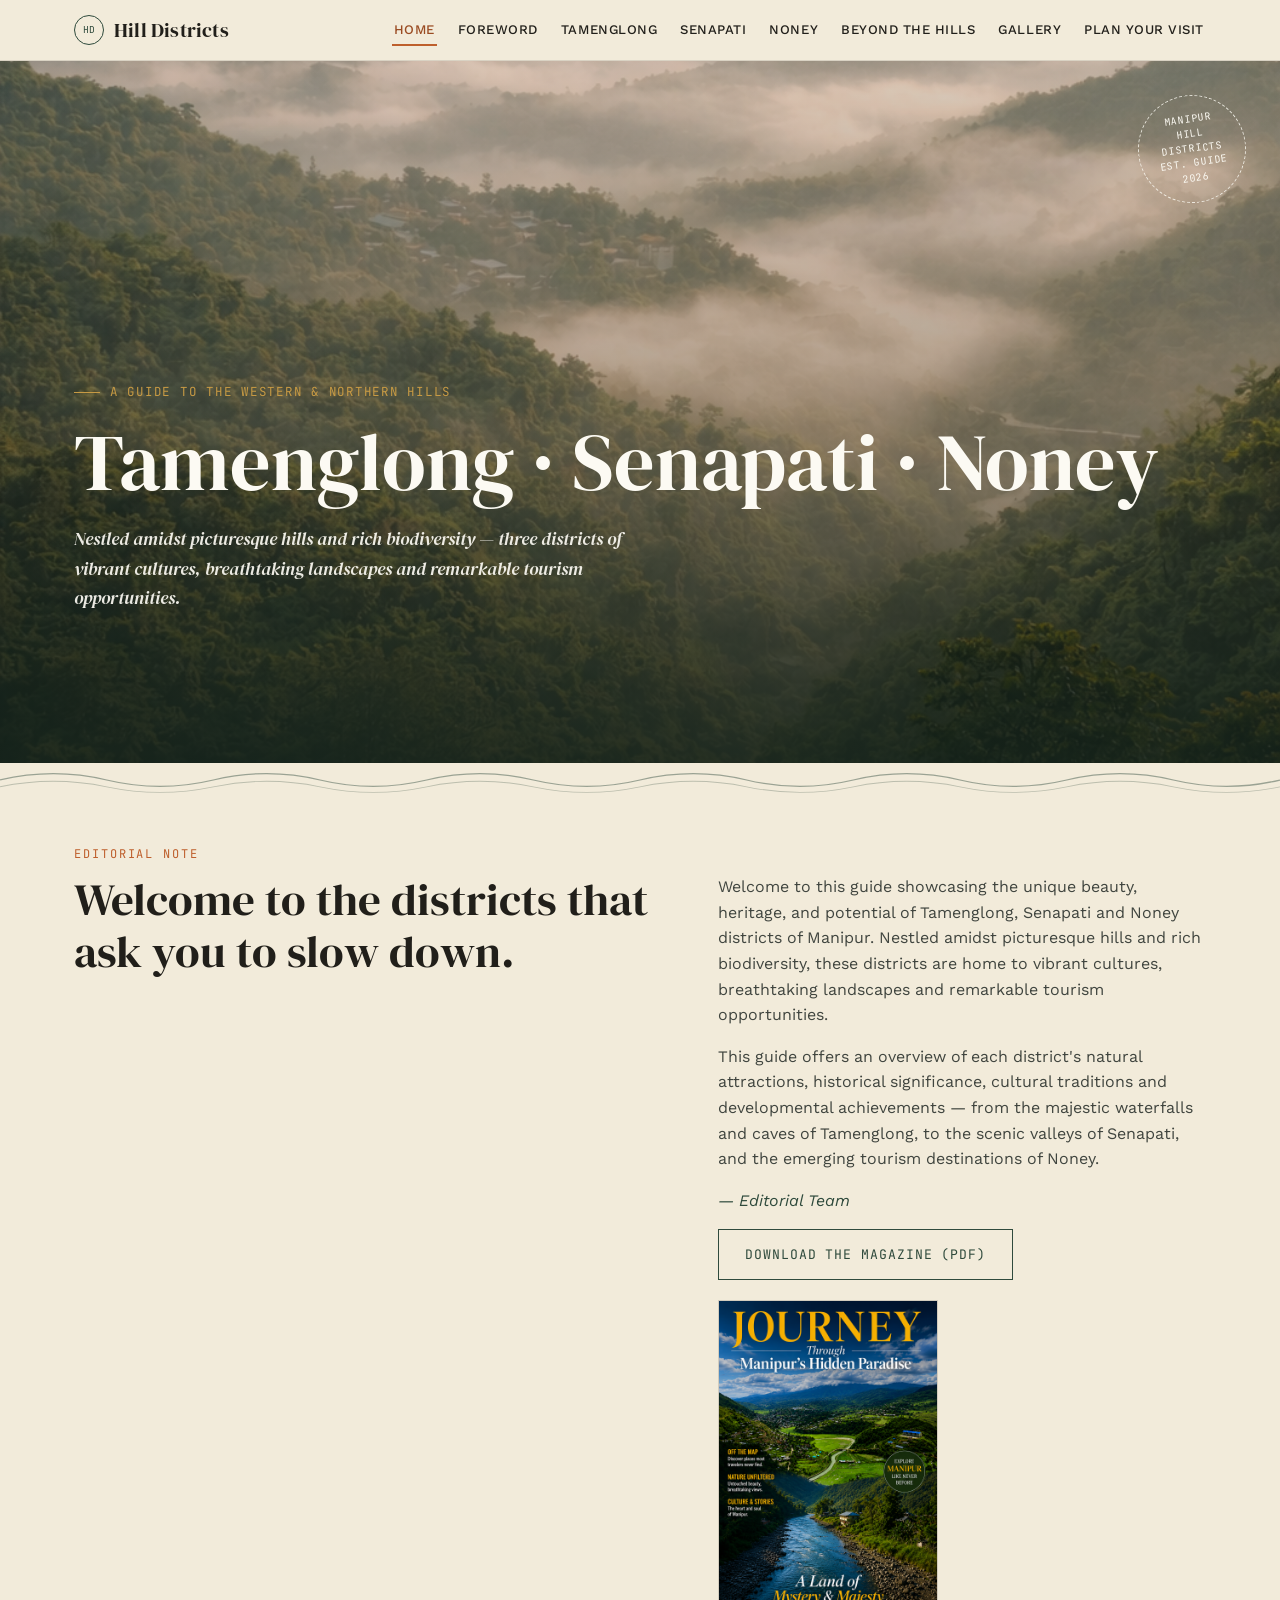
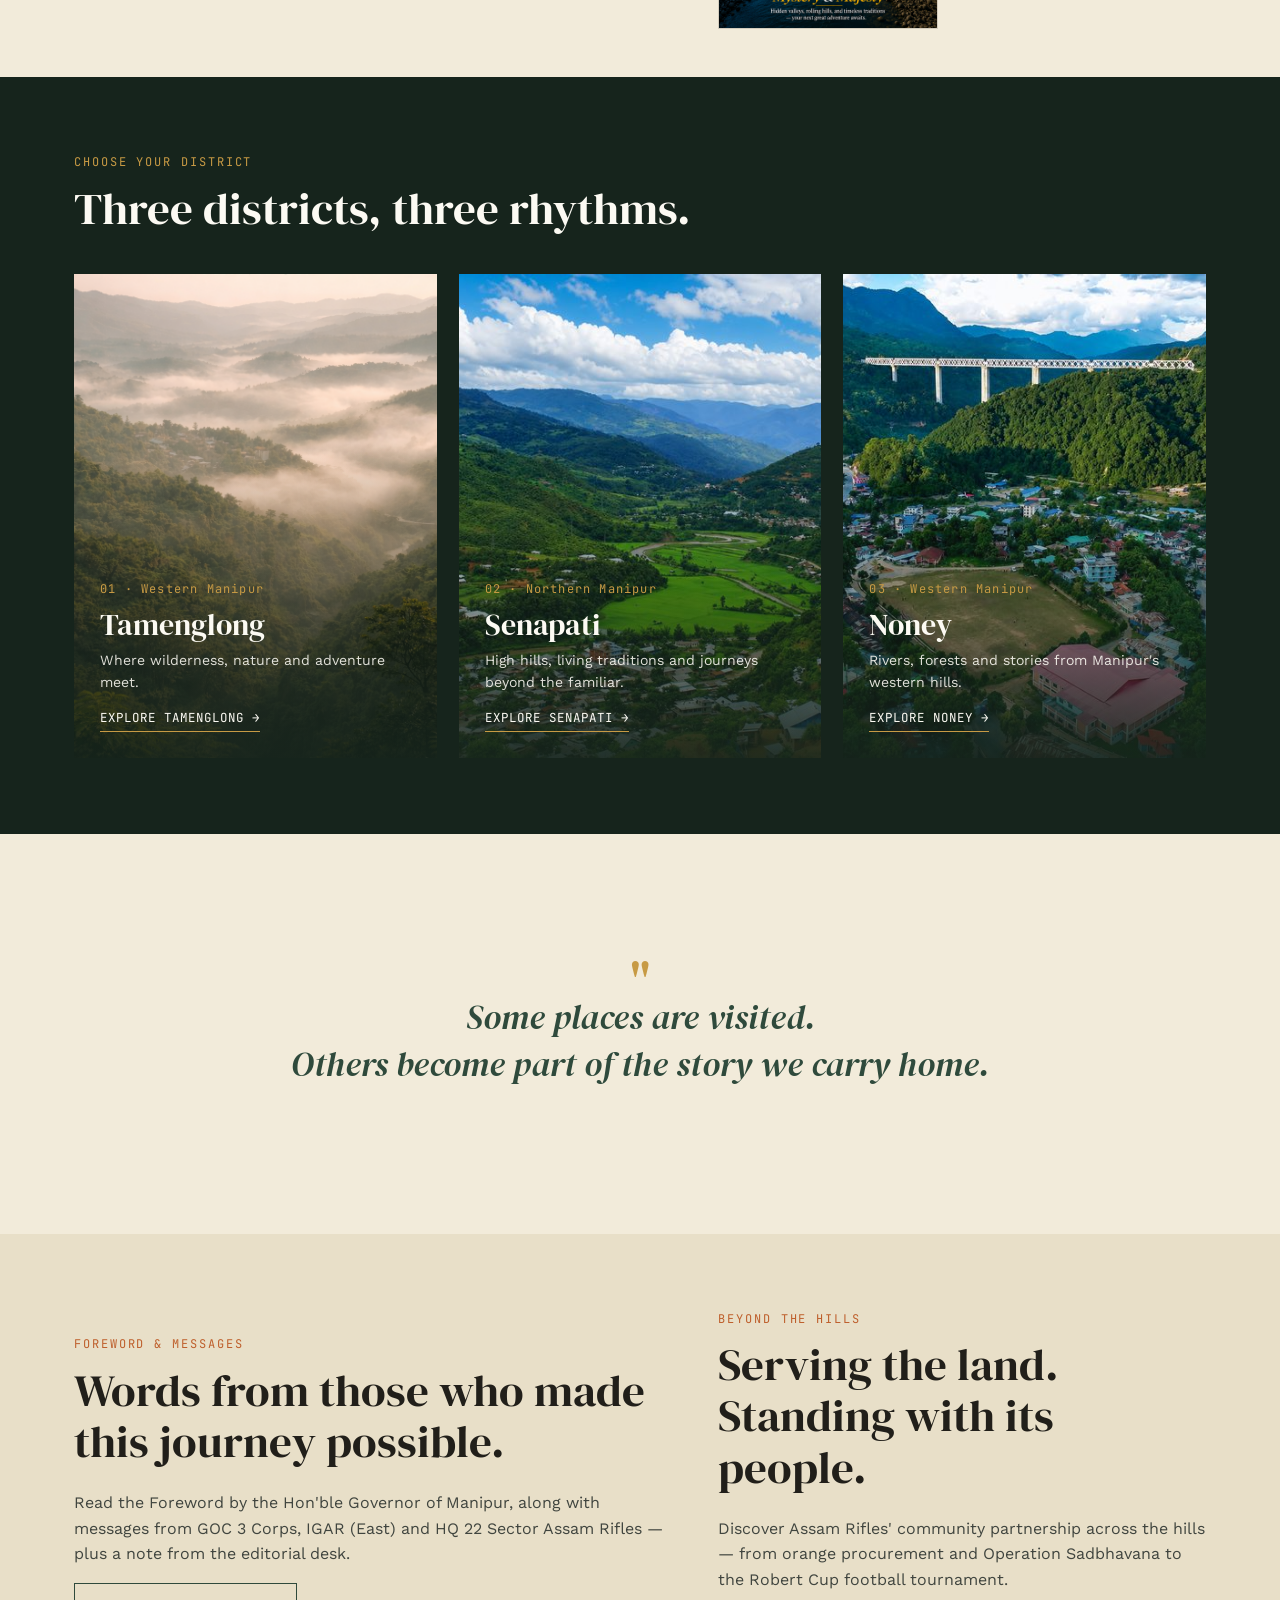
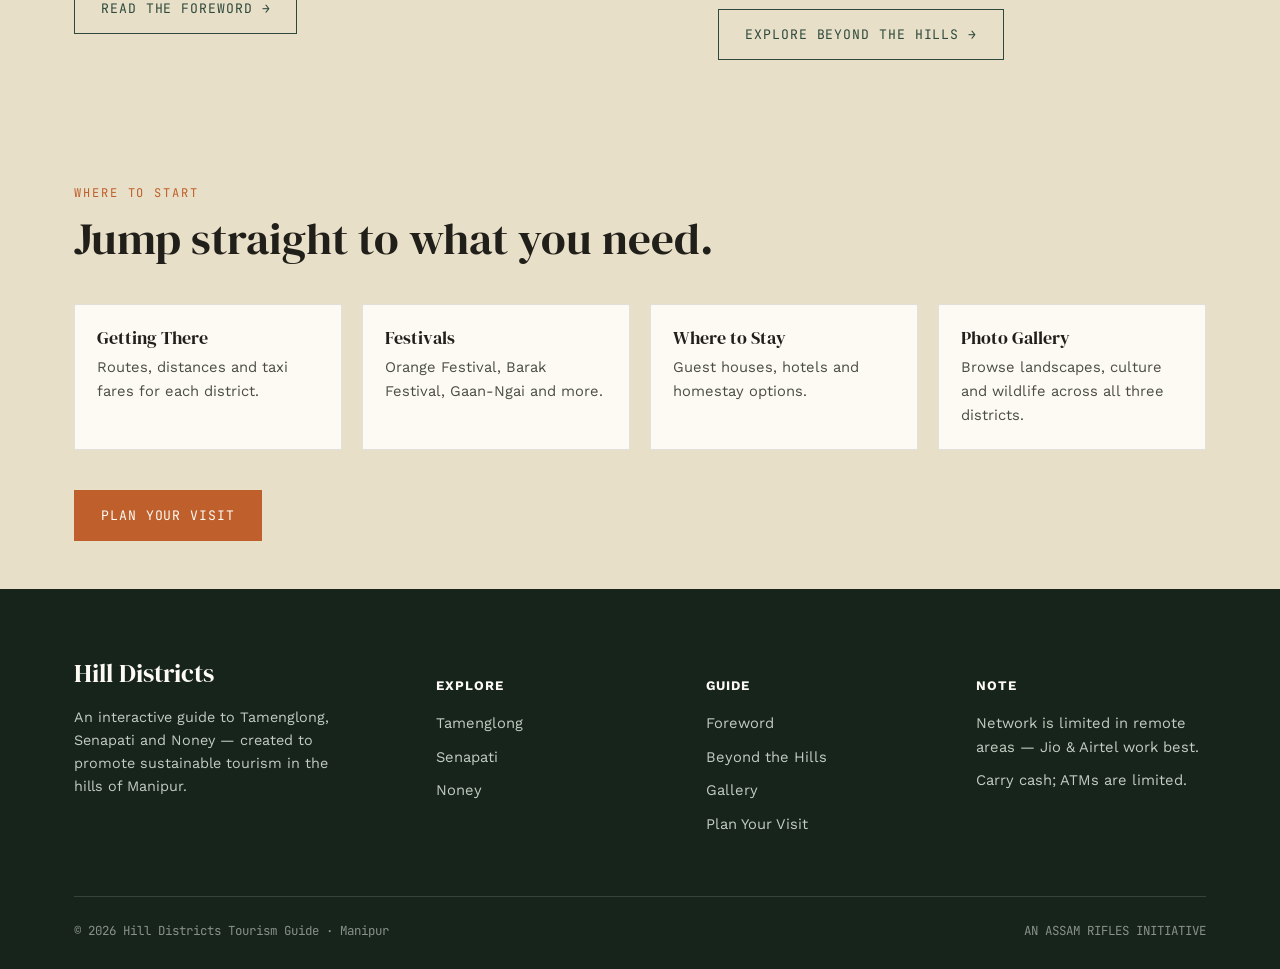
==== index.html @ fce78c97 "First Version of website on Github" ====
<!DOCTYPE html>
<html lang="en">
<head>
<meta charset="UTF-8">
<meta name="viewport" content="width=device-width, initial-scale=1.0">
<title>Tamenglong · Senapati · Noney — Hill Districts of Manipur</title>
<meta name="description" content="An interactive guide to Tamenglong, Senapati and Noney — the western and northern hill districts of Manipur. Waterfalls, valleys, festivals, tribes and travel essentials.">
<link rel="preconnect" href="https://fonts.googleapis.com">
<link rel="stylesheet" href="css/style.css">
</head>
<body>

<header class="topbar">
  <div class="topbar-inner">
    <a href="index.html" class="brand"><span class="mark">HD</span> Hill Districts</a>
    <nav class="nav-links" id="navLinks">
      <a href="index.html" class="active">Home</a>
      <a href="about.html">Foreword</a>
      <a href="tamenglong.html">Tamenglong</a>
      <a href="senapati.html">Senapati</a>
      <a href="noney.html">Noney</a>
      <a href="beyond-the-hills.html">Beyond the Hills</a>
      <a href="gallery.html">Gallery</a>
      <a href="plan-your-visit.html">Plan Your Visit</a>
    </nav>
    <button class="nav-toggle" aria-label="Toggle navigation" aria-expanded="false"><span></span></button>
  </div>
</header>

<section class="hero">
  <div class="hero-media" style="background-image:url('images/tam-hero-banner.png');"></div>
  <div class="stamp">Manipur<br>Hill Districts<br>Est. Guide 2026</div>
  <div class="hero-content">
    <span class="hero-eyebrow">A Guide to the Western &amp; Northern Hills</span>
    <h1>Tamenglong · Senapati · Noney</h1>
    <p class="lede">Nestled amidst picturesque hills and rich biodiversity — three districts of vibrant cultures, breathtaking landscapes and remarkable tourism opportunities.</p>
  </div>
</section>

<svg class="contour" viewBox="0 0 1200 40" preserveAspectRatio="none" aria-hidden="true">
  <path d="M0 20 Q50 5 100 20 T200 20 T300 20 T400 20 T500 20 T600 20 T700 20 T800 20 T900 20 T1000 20 T1100 20 T1200 20" fill="none" stroke="currentColor" stroke-width="1.5" opacity="0.45"/>
  <path d="M0 28 Q50 15 100 28 T200 28 T300 28 T400 28 T500 28 T600 28 T700 28 T800 28 T900 28 T1000 28 T1100 28 T1200 28" fill="none" stroke="currentColor" stroke-width="1" opacity="0.28"/>
</svg>

<section class="section-tight">
  <div class="wrap">
    <span class="kicker">Editorial Note</span>
    <div class="grid-2">
      <div>
        <h2 class="section-title">Welcome to the districts that ask you to slow down.</h2>
      </div>
      <div>
<p class="section-intro">Welcome to this guide showcasing the unique beauty, heritage, and potential of Tamenglong, Senapati and Noney districts of Manipur. Nestled amidst picturesque hills and rich biodiversity, these districts are home to vibrant cultures, breathtaking landscapes and remarkable tourism opportunities.</p>
        <p class="section-intro">This guide offers an overview of each district's natural attractions, historical significance, cultural traditions and developmental achievements — from the majestic waterfalls and caves of Tamenglong, to the scenic valleys of Senapati, and the emerging tourism destinations of Noney.</p>
        

   
         <p class="section-intro" style="font-style:italic; color:var(--moss);">— Editorial Team</p>
        <a href="magazine.pdf" target="_blank" class="btn btn-outline">Download the Magazine (PDF)</a>
          <img src="images/home-hero-cover.png" alt="Journey Through Manipur's Hidden Paradise — original magazine cover" style="margin-top:20px; border:1px solid rgba(33,31,26,.15); max-width:220px;">
        </a>
      </div>
    </div>
  </div>
</section>

<section class="section-alt">
  <div class="wrap">
    <span class="kicker">Choose Your District</span>
    <h2 class="section-title text-white mb-40">Three districts, three rhythms.</h2>
    <div class="district-picker">
      <a href="tamenglong.html" class="district-card" style="background-image:url('images/tam-hero-banner.png');">
        <span class="num">01 · Western Manipur</span>
        <h3>Tamenglong</h3>
        <p>Where wilderness, nature and adventure meet.</p>
        <span class="go">Explore Tamenglong →</span>
      </a>
      <a href="senapati.html" class="district-card" style="background-image:url('images/sen-hero-2.jpg');">
        <span class="num">02 · Northern Manipur</span>
        <h3>Senapati</h3>
        <p>High hills, living traditions and journeys beyond the familiar.</p>
        <span class="go">Explore Senapati →</span>
      </a>
      <a href="noney.html" class="district-card" style="background-image:url('images/non-hero-2.jpg');">
        <span class="num">03 · Western Manipur</span>
        <h3>Noney</h3>
        <p>Rivers, forests and stories from Manipur's western hills.</p>
        <span class="go">Explore Noney →</span>
      </a>
    </div>
  </div>
</section>

<section>
  <div class="wrap">
    <div class="pull-quote">
      <span class="quote-mark">"</span>
      <p>Some places are visited.</p>
      <p>Others become part of the story we carry home.</p>
    </div>
  </div>
</section>

<section class="section-parch2">
  <div class="wrap">
    <div class="grid-2" style="align-items:center;">
      <div>
        <span class="kicker">Foreword &amp; Messages</span>
        <h2 class="section-title">Words from those who made this journey possible.</h2>
        <p class="section-intro">Read the Foreword by the Hon'ble Governor of Manipur, along with messages from GOC 3 Corps, IGAR (East) and HQ 22 Sector Assam Rifles — plus a note from the editorial desk.</p>
        <a href="about.html" class="btn btn-outline">Read the Foreword →</a>
      </div>
      <div>
        <span class="kicker">Beyond the Hills</span>
        <h2 class="section-title">Serving the land. Standing with its people.</h2>
        <p class="section-intro">Discover Assam Rifles' community partnership across the hills — from orange procurement and Operation Sadbhavana to the Robert Cup football tournament.</p>
        <a href="beyond-the-hills.html" class="btn btn-outline">Explore Beyond the Hills →</a>
      </div>
    </div>
  </div>
</section>

<section class="section-parch2 section-tight">
  <div class="wrap">
    <span class="kicker">Where to Start</span>
    <h2 class="section-title mb-40">Jump straight to what you need.</h2>
    <div class="grid-4">
      <div class="info-card">
        <h4>Getting There</h4>
        <p>Routes, distances and taxi fares for each district.</p>
      </div>
      <div class="info-card">
        <h4>Festivals</h4>
        <p>Orange Festival, Barak Festival, Gaan-Ngai and more.</p>
      </div>
      <div class="info-card">
        <h4>Where to Stay</h4>
        <p>Guest houses, hotels and homestay options.</p>
      </div>
      <div class="info-card">
        <h4>Photo Gallery</h4>
        <p>Browse landscapes, culture and wildlife across all three districts.</p>
      </div>
    </div>
    <div class="mt-40">
      <a href="plan-your-visit.html" class="btn btn-solid">Plan Your Visit</a>
    </div>
  </div>
</section>

<footer>
  <div class="wrap">
    <div class="footer-grid">
      <div>
        <div class="footer-brand">Hill Districts</div>
        <p style="font-size:.9rem; max-width:280px;">An interactive guide to Tamenglong, Senapati and Noney — created to promote sustainable tourism in the hills of Manipur.</p>
      </div>
      <div>
        <h5>Explore</h5>
        <ul>
          <li><a href="tamenglong.html">Tamenglong</a></li>
          <li><a href="senapati.html">Senapati</a></li>
          <li><a href="noney.html">Noney</a></li>
        </ul>
      </div>
      <div>
        <h5>Guide</h5>
        <ul>
          <li><a href="about.html">Foreword</a></li>
          <li><a href="beyond-the-hills.html">Beyond the Hills</a></li>
          <li><a href="gallery.html">Gallery</a></li>
          <li><a href="plan-your-visit.html">Plan Your Visit</a></li>
        </ul>
      </div>
      <div>
        <h5>Note</h5>
        <ul>
          <li>Network is limited in remote areas — Jio &amp; Airtel work best.</li>
          <li>Carry cash; ATMs are limited.</li>
        </ul>
      </div>
    </div>
    <div class="footer-bottom">
      <span>© 2026 Hill Districts Tourism Guide · Manipur</span>
      <span>AN ASSAM RIFLES INITIATIVE</span>
    </div>
  </div>
</footer>

<script src="js/main.js"></script>
</body>
</html>
---- css/style.css ----
/* ============================================================
   HILL DISTRICTS — Tamenglong · Senapati · Noney
   Design system
   ============================================================ */

@import url('https://fonts.googleapis.com/css2?family=DM+Serif+Display:ital@0;1&family=Work+Sans:wght@300;400;500;600;700&family=JetBrains+Mono:wght@400;500&display=swap');

:root{
  --moss: #2F4A3C;
  --moss-light: #4A6B57;
  --canopy: #16241C;
  --parchment: #F2EBDA;
  --parchment-dim: #E8DFC8;
  --rust: #BE5F2C;
  --rust-dark: #9A4B22;
  --mist: #C3CDC1;
  --ink: #211F1A;
  --gold: #C79A44;
  --white: #FCFAF3;

  --font-display: 'DM Serif Display', Georgia, serif;
  --font-body: 'Work Sans', -apple-system, sans-serif;
  --font-mono: 'JetBrains Mono', monospace;

  --max-w: 1180px;
  --radius: 2px;
}

*, *::before, *::after{ box-sizing: border-box; }

html{ scroll-behavior: smooth; }

@media (prefers-reduced-motion: reduce){
  html{ scroll-behavior: auto; }
  *{ animation-duration: 0.01ms !important; animation-iteration-count: 1 !important; transition-duration: 0.01ms !important; }
}

body{
  margin:0;
  font-family: var(--font-body);
  background: var(--parchment);
  color: var(--ink);
  line-height: 1.6;
  font-size: 16px;
  -webkit-font-smoothing: antialiased;
}

img{ max-width:100%; display:block; }
a{ color: inherit; text-decoration: none; }
h1,h2,h3,h4{ font-family: var(--font-display); font-weight:400; margin:0 0 .5em; line-height:1.15; }
p{ margin:0 0 1em; }
ul{ margin:0; padding:0; list-style:none; }

.wrap{ max-width: var(--max-w); margin:0 auto; padding: 0 24px; }

:focus-visible{
  outline: 3px solid var(--rust);
  outline-offset: 3px;
}

/* ---------------- Topbar ---------------- */
.topbar{
  position: sticky; top:0; z-index: 100;
  background: var(--parchment);
  border-bottom: 1px solid rgba(33,31,26,.12);
}
.topbar-inner{
  display:flex; align-items:center; justify-content:space-between;
  padding: 14px 24px;
  max-width: var(--max-w); margin:0 auto;
}
.brand{
  display:flex; align-items:center; gap:10px;
  font-family: var(--font-display);
  font-size: 1.25rem;
  letter-spacing: .01em;
}
.brand .mark{
  width: 30px; height:30px; border-radius:50%;
  border: 1.5px solid var(--moss);
  display:flex; align-items:center; justify-content:center;
  font-family: var(--font-mono); font-size:.6rem; color:var(--moss);
}
.nav-links{
  display:flex; gap: 19px;
  font-size: .82rem; font-weight:500;
  text-transform: uppercase; letter-spacing:.04em;
}
.nav-links a{
  padding: 4px 2px; border-bottom: 2px solid transparent;
  transition: border-color .2s ease, color .2s ease;
}
.nav-links a:hover, .nav-links a.active{ border-color: var(--rust); color: var(--rust-dark); }

.nav-toggle{
  display:none;
  background:none; border:1px solid var(--moss); border-radius: var(--radius);
  width:42px; height:38px; cursor:pointer;
  position: relative;
}
.nav-toggle span, .nav-toggle span::before, .nav-toggle span::after{
  content:''; position:absolute; left:10px; right:10px; height:2px; background: var(--moss);
}
.nav-toggle span{ top:50%; transform: translateY(-50%); }
.nav-toggle span::before{ top:-7px; }
.nav-toggle span::after{ top:7px; }

@media (max-width: 1040px){
  .nav-links{
    position:fixed; inset: 62px 0 0 0; background: var(--parchment);
    flex-direction:column; gap:0; padding: 10px 24px 30px;
    transform: translateY(-8px); opacity:0; pointer-events:none;
    transition: opacity .2s ease, transform .2s ease;
    border-top: 1px solid rgba(33,31,26,.12);
  }
  .nav-links.open{ opacity:1; pointer-events:auto; transform: translateY(0); }
  .nav-links a{ padding: 16px 0; border-bottom: 1px solid rgba(33,31,26,.1); width:100%; }
  .nav-toggle{ display:block; }
}

/* ---------------- Hero ---------------- */
.hero{
  position:relative;
  min-height: 78vh;
  display:flex; align-items:flex-end;
  color: var(--white);
  overflow:hidden;
}
.hero-media{
  position:absolute; inset:0;
  background-size: cover; background-position: center;
}
.hero-media::after{
  content:''; position:absolute; inset:0;
  background: linear-gradient(180deg, rgba(22,36,28,.15) 0%, rgba(22,36,28,.35) 55%, rgba(22,36,28,.88) 100%);
}
.hero-content{ position:relative; z-index:2; padding: 60px 24px 56px; max-width: var(--max-w); margin:0 auto; width:100%; }
.hero-eyebrow{
  font-family: var(--font-mono); font-size:.78rem; letter-spacing:.14em; text-transform:uppercase;
  color: var(--gold); margin-bottom: 14px; display:flex; align-items:center; gap:10px;
}
.hero-eyebrow::before{ content:''; width:26px; height:1px; background: var(--gold); display:inline-block; }
.hero h1{ font-size: clamp(2.6rem, 7vw, 5rem); margin-bottom:.2em; }
.hero .lede{ font-size: 1.15rem; max-width: 560px; font-style: italic; opacity:.92; font-family: var(--font-display); }

.hero.small{ min-height: 48vh; }

/* ---------------- Stamp badge (signature element) ---------------- */
.stamp{
  position:absolute; top: 34px; right: 34px; z-index:3;
  width: 108px; height:108px; border-radius:50%;
  border: 1.5px dashed rgba(252,250,243,.8);
  display:flex; align-items:center; justify-content:center;
  text-align:center; transform: rotate(-8deg);
  font-family: var(--font-mono); font-size:.62rem; letter-spacing:.08em;
  color: var(--white); text-transform:uppercase; line-height:1.5;
  padding: 8px;
}
@media (max-width:640px){ .stamp{ width:82px; height:82px; font-size:.52rem; top:20px; right:20px; } }

/* ---------------- Contour divider (signature motif) ---------------- */
.contour{
  width:100%; height:34px; display:block;
  color: var(--moss);
}
.contour.flip{ transform: scaleY(-1); }
.section-alt .contour{ color: var(--canopy); }

/* ---------------- Section base ---------------- */
section{ padding: 76px 0; }
.section-tight{ padding: 48px 0; }
.section-alt{ background: var(--canopy); color: var(--parchment); }
.section-alt h2, .section-alt h3{ color: var(--white); }
.section-parch2{ background: var(--parchment-dim); }

.kicker{
  font-family: var(--font-mono); font-size:.75rem; letter-spacing:.16em; text-transform:uppercase;
  color: var(--rust); margin-bottom: 10px; display:block;
}
.section-alt .kicker{ color: var(--gold); }

h2.section-title{ font-size: clamp(1.9rem, 4vw, 2.8rem); max-width: 720px; }
.section-intro{ max-width: 640px; color: #40453f; }
.section-alt .section-intro{ color: var(--mist); }

/* ---------------- Anchor sub-nav (per district page) ---------------- */
.subnav{
  position: sticky; top: 61px; z-index: 90;
  background: var(--moss); color: var(--white);
  overflow-x:auto; white-space:nowrap;
  -ms-overflow-style:none; scrollbar-width:none;
}
.subnav::-webkit-scrollbar{ display:none; }
.subnav-inner{ display:flex; gap: 4px; padding: 0 24px; max-width: var(--max-w); margin:0 auto; }
.subnav a{
  display:inline-block; padding: 13px 16px; font-size:.82rem;
  text-transform:uppercase; letter-spacing:.07em; font-weight:500;
  border-bottom: 2px solid transparent;
  opacity:.82;
}
.subnav a:hover{ opacity:1; border-color: var(--gold); }

/* ---------------- At-a-glance tag block ---------------- */
.tag-block{
  background: var(--white);
  border: 1px solid rgba(33,31,26,.14);
  padding: 28px 26px;
  position:relative;
}
.tag-block::before{
  content:''; position:absolute; left:-1px; top:22px; bottom:22px; width:4px; background: var(--rust);
}
.tag-block h3{ font-size:1.05rem; text-transform:uppercase; letter-spacing:.08em; font-family:var(--font-body); font-weight:700; margin-bottom:18px; }
.tag-rows{ display:grid; gap:10px; }
.tag-row{ display:flex; justify-content:space-between; gap:16px; font-size:.92rem; border-bottom:1px dotted rgba(33,31,26,.18); padding-bottom:8px; }
.tag-row dt{ color:#6b6a60; }
.tag-row dd{ margin:0; font-family: var(--font-mono); font-size:.85rem; text-align:right; }

/* ---------------- Grid layouts ---------------- */
.grid-2{ display:grid; grid-template-columns: 1.1fr .9fr; gap: 48px; align-items:start; }
.grid-3{ display:grid; grid-template-columns: repeat(3,1fr); gap: 28px; }
.grid-4{ display:grid; grid-template-columns: repeat(4,1fr); gap: 20px; }
@media (max-width: 900px){
  .grid-2{ grid-template-columns: 1fr; gap: 30px; }
  .grid-3{ grid-template-columns: repeat(2,1fr); }
  .grid-4{ grid-template-columns: repeat(2,1fr); }
}
@media (max-width: 560px){
  .grid-3{ grid-template-columns: 1fr; }
  .grid-4{ grid-template-columns: 1fr 1fr; }
}

/* ---------------- Spot card (attraction) ---------------- */
.spot-card{ background: var(--white); border:1px solid rgba(33,31,26,.12); overflow:hidden; }
.spot-card img{ width:100%; aspect-ratio: 4/3; object-fit:cover; }
.spot-card .spot-body{ padding: 18px 20px 22px; }
.spot-card h4{ font-size:1.25rem; margin-bottom:6px; }
.spot-tags{ font-size:.78rem; color: var(--rust-dark); font-family: var(--font-mono); margin-bottom:10px; line-height:1.5; }
.spot-meta{ font-size:.82rem; color:#5c6058; display:flex; gap:8px; align-items:baseline; border-top:1px dotted rgba(33,31,26,.16); padding-top:10px; margin-top:10px; }
.spot-meta .dist{ font-weight:600; color: var(--moss); }

/* ---------------- Editorial image + text ---------------- */
.feature{ display:grid; grid-template-columns: 1fr 1fr; gap:50px; align-items:center; margin-bottom: 64px; }
.feature.reverse .feature-media{ order:2; }
.feature-media img{ width:100%; aspect-ratio: 4/3.1; object-fit:cover; }
.feature h3{ font-size: clamp(1.5rem,3vw,2.1rem); }
@media (max-width:860px){
  .feature, .feature.reverse .feature-media{ order:0; }
  .feature{ grid-template-columns:1fr; gap:22px; }
}

/* ---------------- Pull quote ---------------- */
.pull-quote{
  max-width: 760px; margin: 0 auto; text-align:center;
  padding: 70px 24px;
}
.pull-quote p{
  font-family: var(--font-display); font-style:italic;
  font-size: clamp(1.4rem, 3.2vw, 2.1rem); line-height:1.4; color: var(--moss);
  margin:0;
}
.pull-quote .quote-mark{ font-family: var(--font-display); font-size:3rem; color: var(--gold); line-height:0; display:block; margin-bottom:14px; }

/* ---------------- List / itinerary ---------------- */
.itinerary{ counter-reset: step; display:grid; gap:0; }
.itinerary li{
  counter-increment: step;
  display:grid; grid-template-columns: 52px 1fr; gap:18px;
  padding: 16px 0; border-bottom:1px solid rgba(252,250,243,.15);
  font-size:.95rem;
}
.itinerary li::before{
  content: counter(step, decimal-leading-zero);
  font-family: var(--font-mono); color: var(--gold); font-size:.95rem; align-self:start; padding-top:2px;
}
.section-alt .itinerary li{ border-color: rgba(252,250,243,.15); }
:not(.section-alt) .itinerary li{ border-color: rgba(33,31,26,.14); }

/* ---------------- Checklist ---------------- */
.checklist{ display:grid; gap:10px; }
.checklist li{ padding-left: 26px; position:relative; font-size:.95rem; }
.checklist li::before{ content:'—'; position:absolute; left:0; color: var(--rust); }
.section-alt .checklist li::before{ color: var(--gold); }

/* ---------------- Info card grid (churches, stay, etc.) ---------------- */
.info-card{ background:var(--white); border:1px solid rgba(33,31,26,.12); padding:22px; }
.info-card h4{ font-size:1.15rem; margin-bottom:8px; }
.info-card p{ font-size:.92rem; color:#4a4d45; margin-bottom:0; }

/* ---------------- Gallery grid ---------------- */
.gallery-grid{ column-count:4; column-gap: 14px; }
.gallery-grid img{ width:100%; margin-bottom:14px; border:1px solid rgba(33,31,26,.1); }
.gallery-grid figure{ margin:0 0 14px; break-inside:avoid; }
.gallery-grid figcaption{ font-size:.72rem; font-family:var(--font-mono); color:#5c6058; padding-top:6px; }
@media (max-width:900px){ .gallery-grid{ column-count:3; } }
@media (max-width:640px){ .gallery-grid{ column-count:2; } }

.filter-bar{ display:flex; flex-wrap:wrap; gap:10px; margin-bottom: 34px; }
.filter-btn{
  font-family: var(--font-mono); font-size:.78rem; text-transform:uppercase; letter-spacing:.06em;
  padding: 9px 16px; border:1px solid var(--moss); background:transparent; color: var(--moss);
  cursor:pointer; border-radius: 999px;
}
.filter-btn.active, .filter-btn:hover{ background: var(--moss); color: var(--white); }

/* ---------------- District picker (home) ---------------- */
.district-picker{ display:grid; grid-template-columns: repeat(3,1fr); gap:22px; }
.district-card{
  position:relative; aspect-ratio: 3/4; overflow:hidden;
  background-size:cover; background-position:center;
  display:flex; flex-direction:column; justify-content:flex-end;
  padding: 26px; color: var(--white);
}
.district-card::after{
  content:''; position:absolute; inset:0;
  background: linear-gradient(180deg, rgba(22,36,28,0) 35%, rgba(22,36,28,.92) 100%);
  z-index:0;
}
.district-card > *{ position:relative; z-index:1; }
.district-card .num{ font-family: var(--font-mono); font-size:.75rem; color: var(--gold); letter-spacing:.1em; margin-bottom:8px; }
.district-card h3{ font-size:1.9rem; margin-bottom:6px; }
.district-card p{ font-size:.88rem; opacity:.88; margin-bottom:14px; }
.district-card .go{ font-family:var(--font-mono); font-size:.78rem; text-transform:uppercase; letter-spacing:.08em; border-bottom:1px solid var(--gold); padding-bottom:3px; display:inline-block; width:fit-content; }
@media (max-width:860px){ .district-picker{ grid-template-columns:1fr; } .district-card{ aspect-ratio: 16/10; } }

/* ---------------- Buttons ---------------- */
.btn{
  display:inline-flex; align-items:center; gap:10px;
  font-family: var(--font-mono); font-size:.82rem; text-transform:uppercase; letter-spacing:.07em;
  padding: 14px 26px; border: 1.5px solid currentColor;
  transition: background .2s ease, color .2s ease;
}
.btn-solid{ background: var(--rust); border-color: var(--rust); color: var(--white); }
.btn-solid:hover{ background: var(--rust-dark); border-color: var(--rust-dark); }
.btn-outline{ color: var(--moss); }
.btn-outline:hover{ background: var(--moss); color: var(--white); }
.section-alt .btn-outline{ color: var(--white); }
.section-alt .btn-outline:hover{ background: var(--white); color: var(--canopy); }

/* ---------------- Stat strip ---------------- */
.stat-strip{ display:grid; grid-template-columns: repeat(4,1fr); border-top:1px solid rgba(252,250,243,.18); border-bottom:1px solid rgba(252,250,243,.18); }
.stat-strip div{ padding: 26px 20px; border-right:1px solid rgba(252,250,243,.18); }
.stat-strip div:last-child{ border-right:none; }
.stat-strip .n{ font-family: var(--font-display); font-size:2rem; color: var(--gold); display:block; }
.stat-strip .l{ font-size:.78rem; text-transform:uppercase; letter-spacing:.06em; color: var(--mist); }
@media (max-width:700px){ .stat-strip{ grid-template-columns: repeat(2,1fr); } .stat-strip div{ border-bottom:1px solid rgba(252,250,243,.18); } }

/* ---------------- Footer ---------------- */
footer{ background: var(--canopy); color: var(--mist); padding: 64px 0 28px; }
.footer-grid{ display:grid; grid-template-columns: 1.4fr 1fr 1fr 1fr; gap: 40px; margin-bottom: 50px; }
.footer-grid h5{ color: var(--white); font-family: var(--font-body); font-size:.82rem; text-transform:uppercase; letter-spacing:.08em; margin-bottom:16px; }
.footer-grid ul li{ margin-bottom:10px; font-size:.92rem; }
.footer-grid ul li a:hover{ color: var(--gold); }
.footer-brand{ font-family: var(--font-display); font-size:1.6rem; color: var(--white); margin-bottom:12px; }
.footer-bottom{ display:flex; justify-content:space-between; flex-wrap:wrap; gap:12px; font-size:.78rem; padding-top:24px; border-top:1px solid rgba(252,250,243,.14); font-family: var(--font-mono); color:#8a9186; }
@media (max-width:760px){ .footer-grid{ grid-template-columns: 1fr 1fr; } }

/* ---------------- Utility ---------------- */
.center{ text-align:center; }
.mt-40{ margin-top:40px; }
.mb-40{ margin-bottom:40px; }
.text-white{ color:var(--white); }
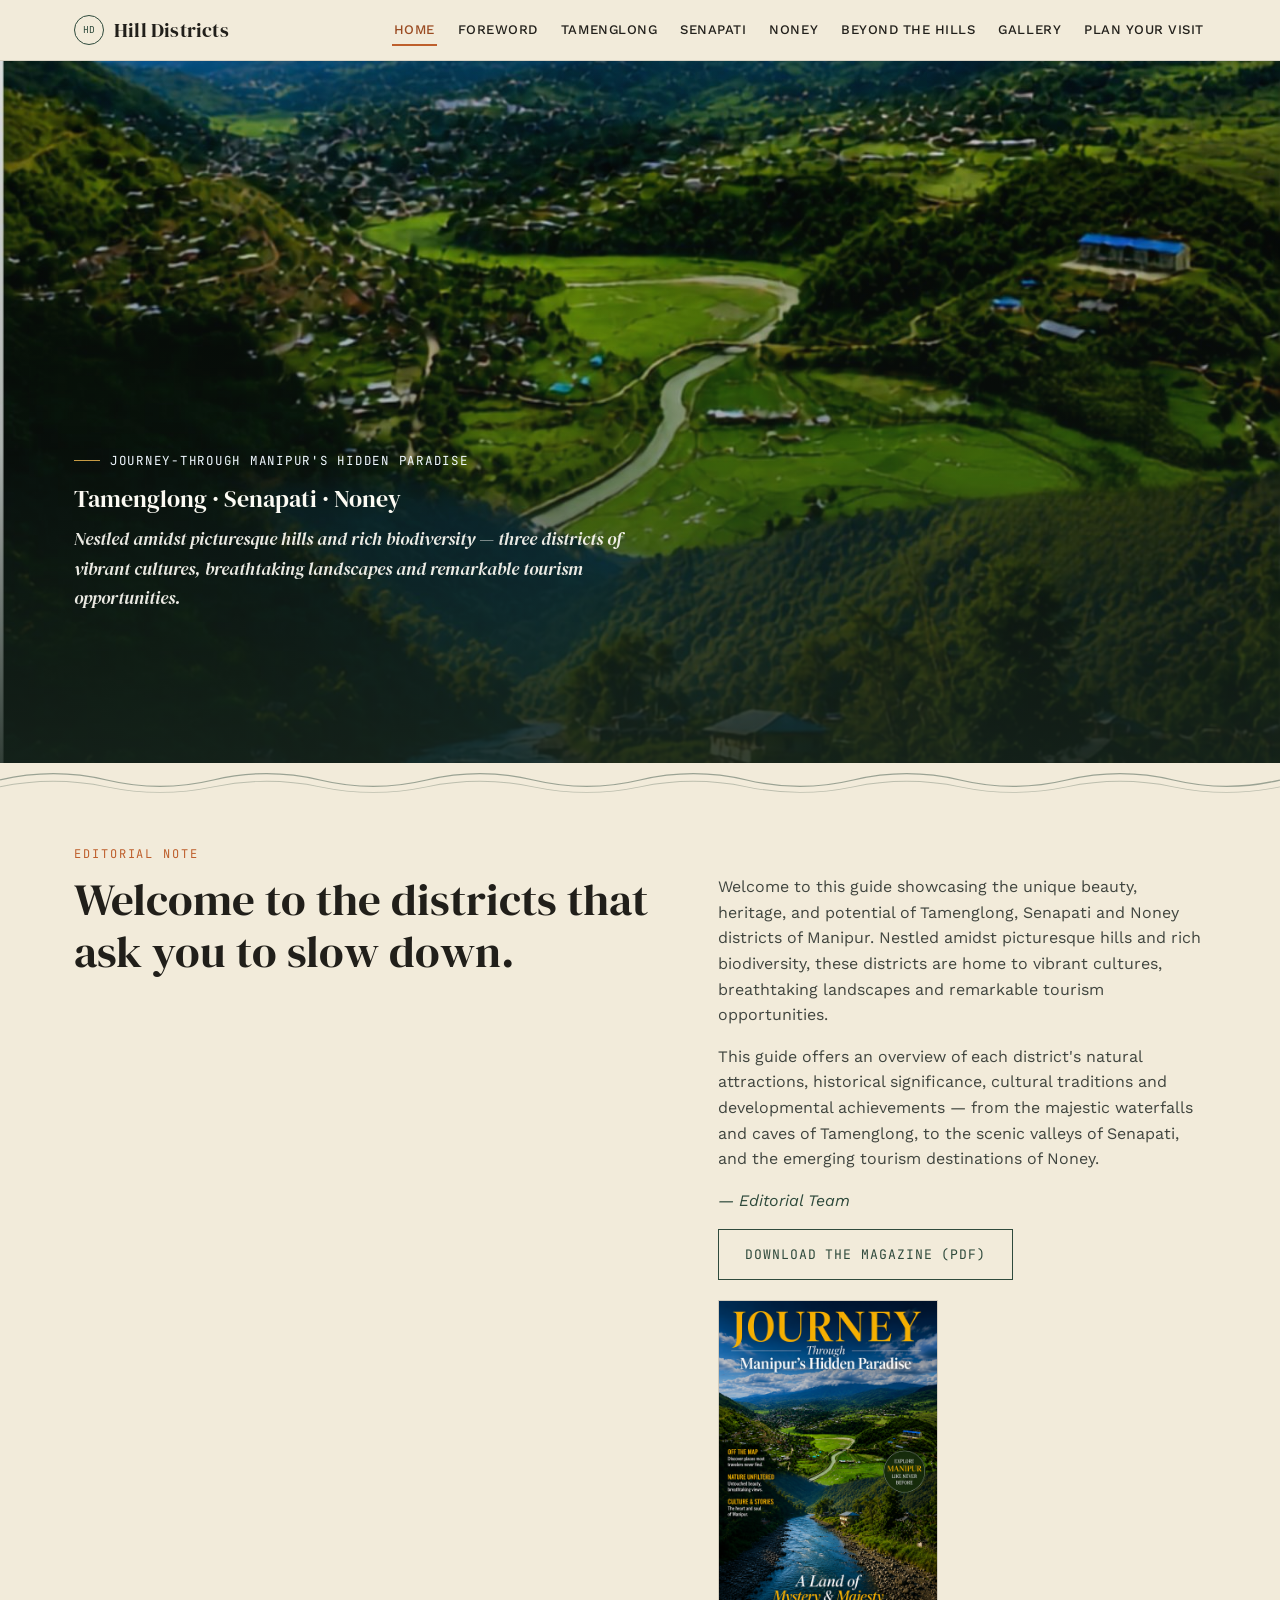
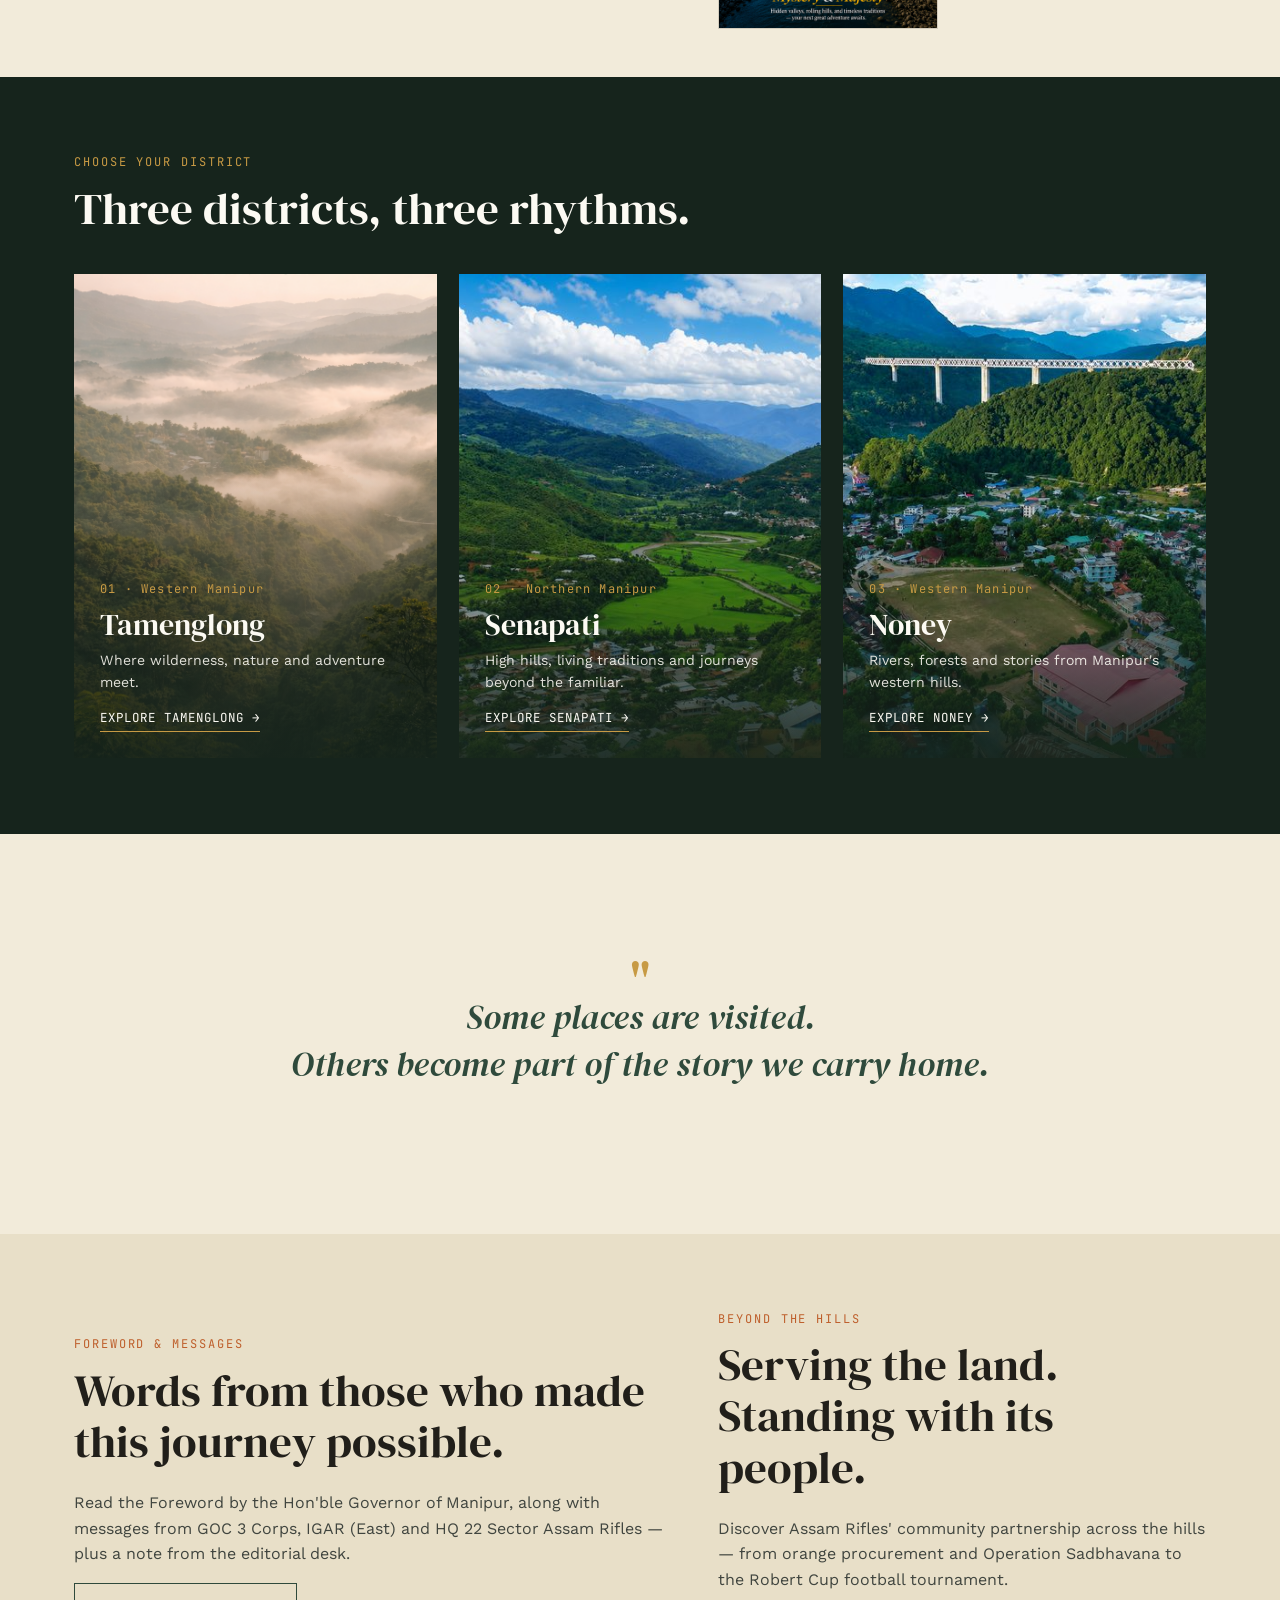
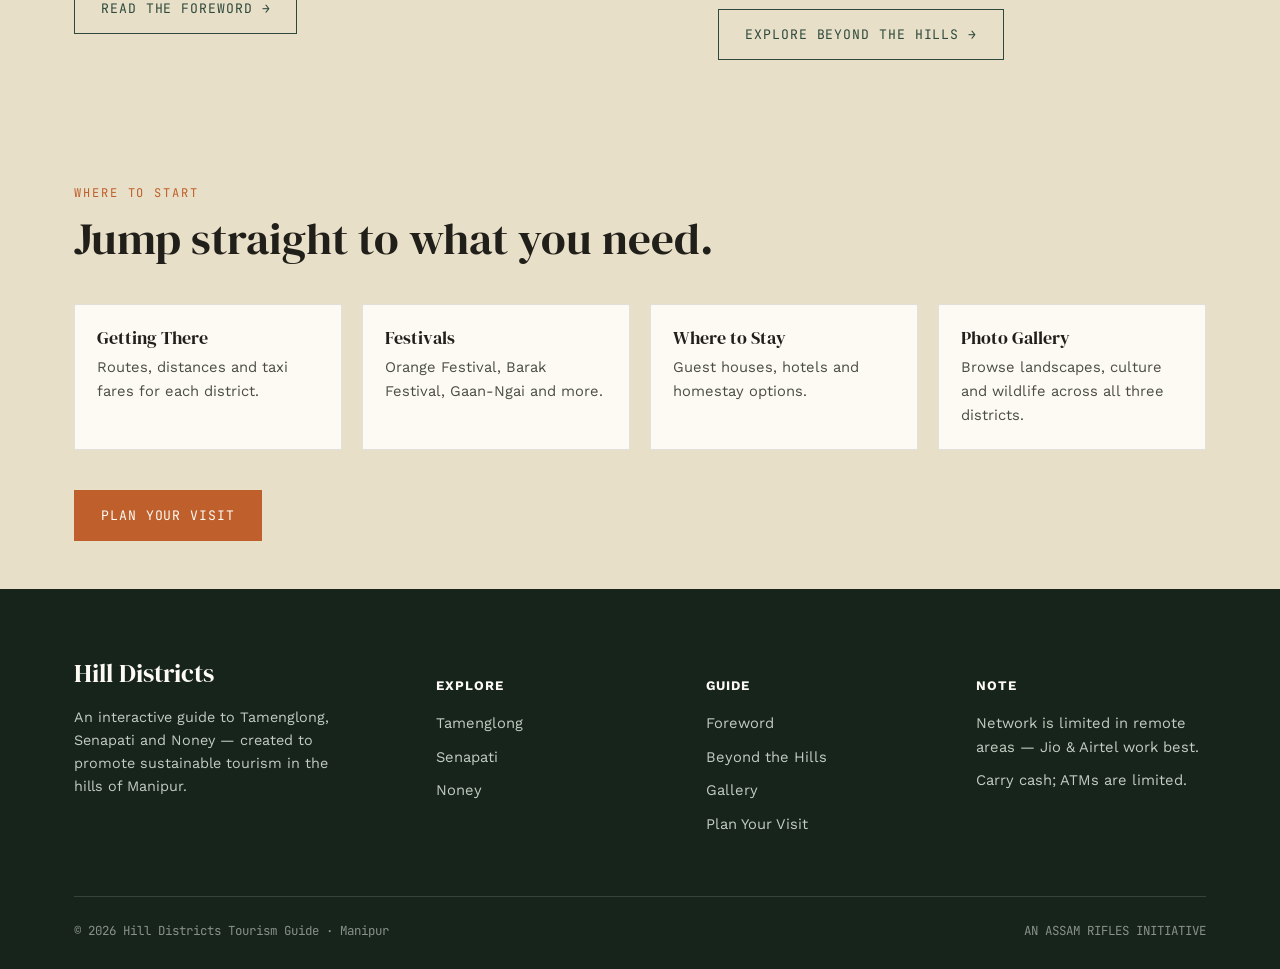
==== commit 1c230eea: "Change in banners" ====
--- a/index.html
+++ b/index.html
@@ -28,11 +28,12 @@
 </header>
 
 <section class="hero">
-  <div class="hero-media" style="background-image:url('images/tam-hero-banner.png');"></div>
-  <div class="stamp">Manipur<br>Hill Districts<br>Est. Guide 2026</div>
+  <div class="hero-media" style="background-image:url('images/main-hero.jpg');"></div>
+
   <div class="hero-content">
-    <span class="hero-eyebrow">A Guide to the Western &amp; Northern Hills</span>
-    <h1>Tamenglong · Senapati · Noney</h1>
+    <span class="hero-eyebrow" style="color: aliceblue;">JOURNEY-Through Manipur's Hidden Paradise</span>
+    <h2 class="h2">Tamenglong · Senapati · Noney</h2>
+
     <p class="lede">Nestled amidst picturesque hills and rich biodiversity — three districts of vibrant cultures, breathtaking landscapes and remarkable tourism opportunities.</p>
   </div>
 </section>
@@ -56,7 +57,7 @@
 
    
          <p class="section-intro" style="font-style:italic; color:var(--moss);">— Editorial Team</p>
-        <a href="magazine.pdf" target="_blank" class="btn btn-outline">Download the Magazine (PDF)</a>
+        <a href="https://drive.google.com/file/d/1LbftGpK6m1PqzwpmZ2q13ZncwsDZtK9W/view?usp=sharing" target="_blank" class="btn btn-outline">Download the Magazine (PDF)</a>
           <img src="images/home-hero-cover.png" alt="Journey Through Manipur's Hidden Paradise — original magazine cover" style="margin-top:20px; border:1px solid rgba(33,31,26,.15); max-width:220px;">
         </a>
       </div>
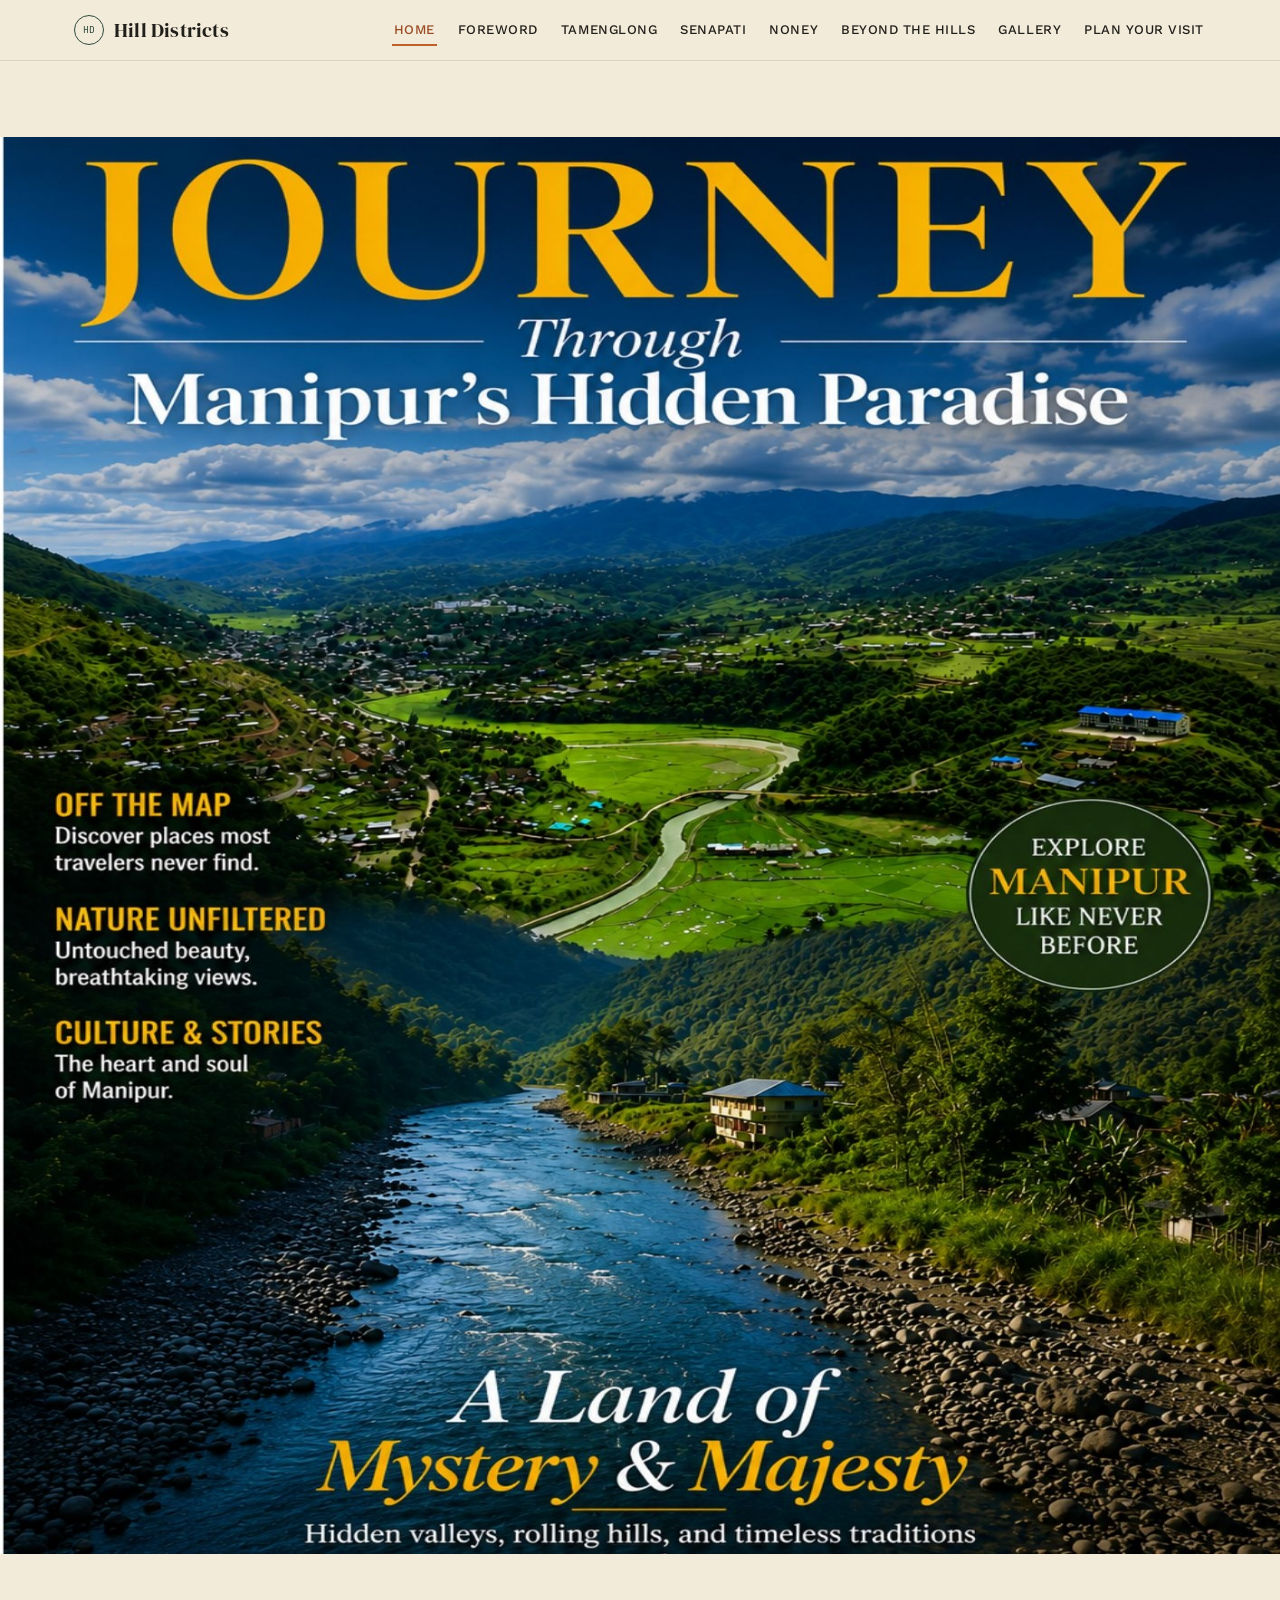
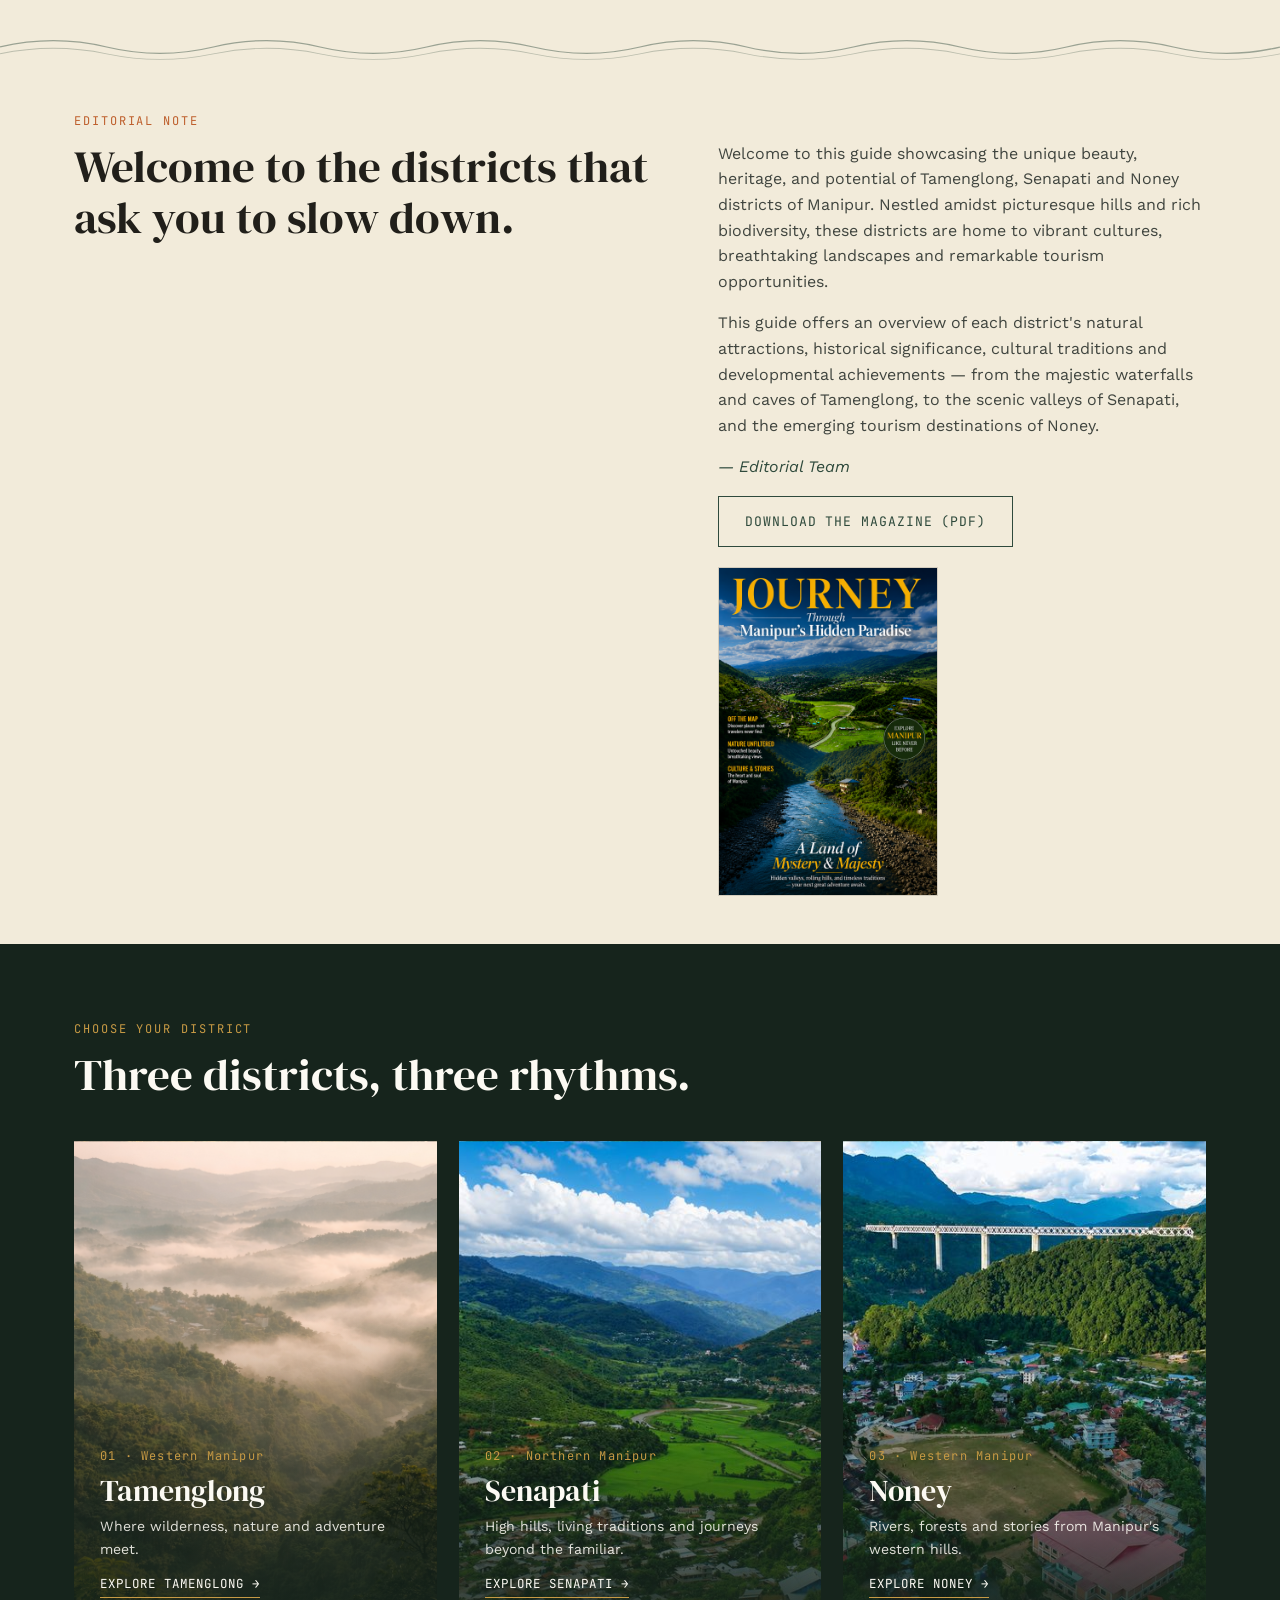
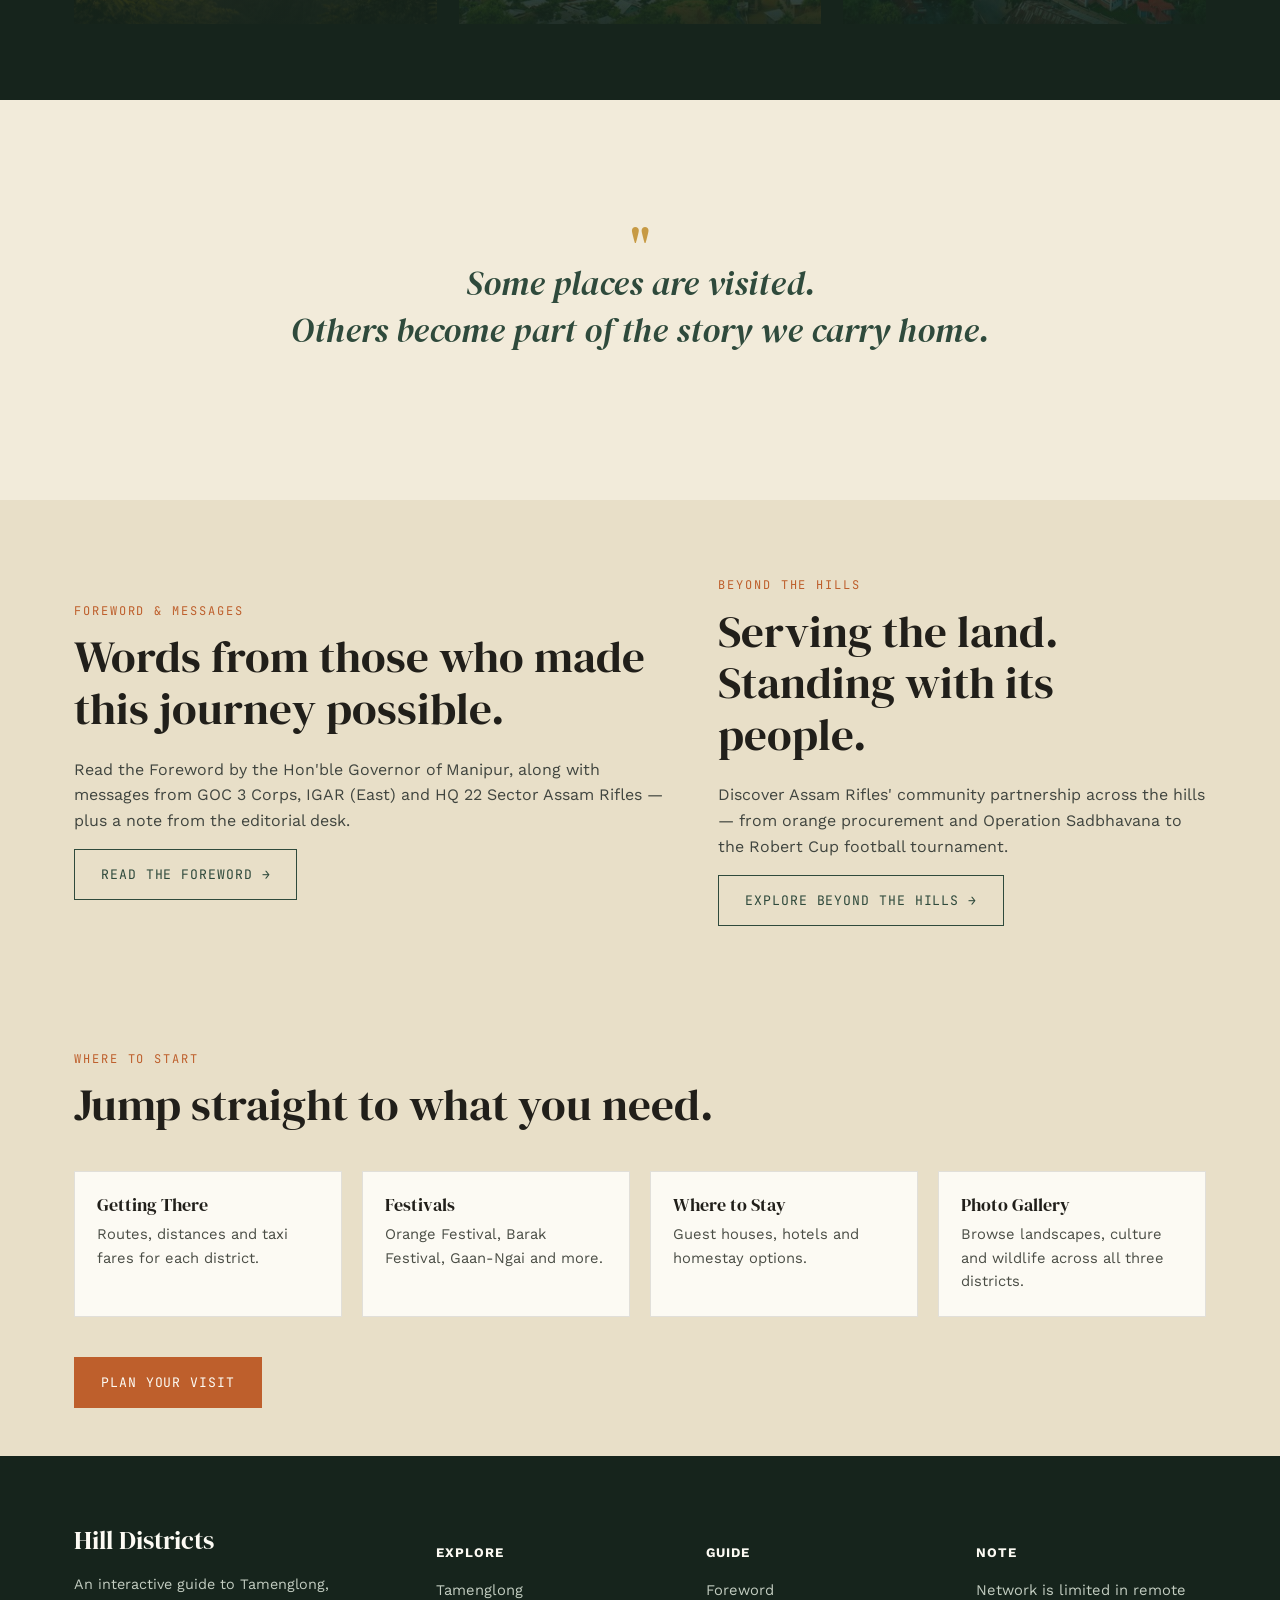
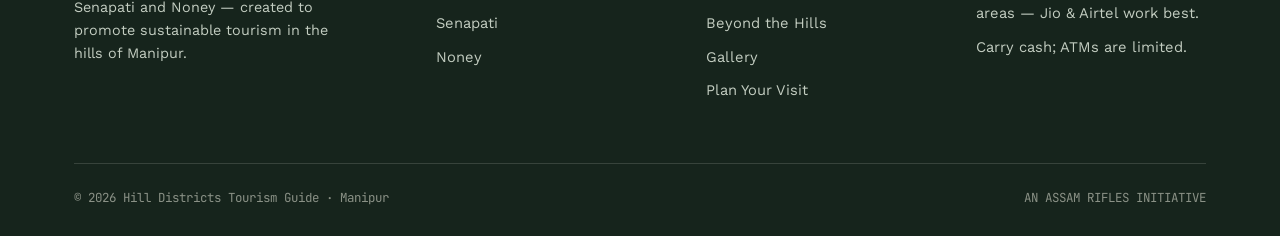
==== commit e9bd632f: "Changed banner of home page" ====
--- a/index.html
+++ b/index.html
@@ -28,14 +28,16 @@
 </header>
 
 <section class="hero">
-  <div class="hero-media" style="background-image:url('images/main-hero.jpg');"></div>
+  <div >
+    <img src="images/main_cover.jpg" style="width: 100%;">
+  </div>
 
-  <div class="hero-content">
+  <!-- <div class="hero-content">
     <span class="hero-eyebrow" style="color: aliceblue;">JOURNEY-Through Manipur's Hidden Paradise</span>
     <h2 class="h2">Tamenglong · Senapati · Noney</h2>
 
     <p class="lede">Nestled amidst picturesque hills and rich biodiversity — three districts of vibrant cultures, breathtaking landscapes and remarkable tourism opportunities.</p>
-  </div>
+  </div> -->
 </section>
 
 <svg class="contour" viewBox="0 0 1200 40" preserveAspectRatio="none" aria-hidden="true">
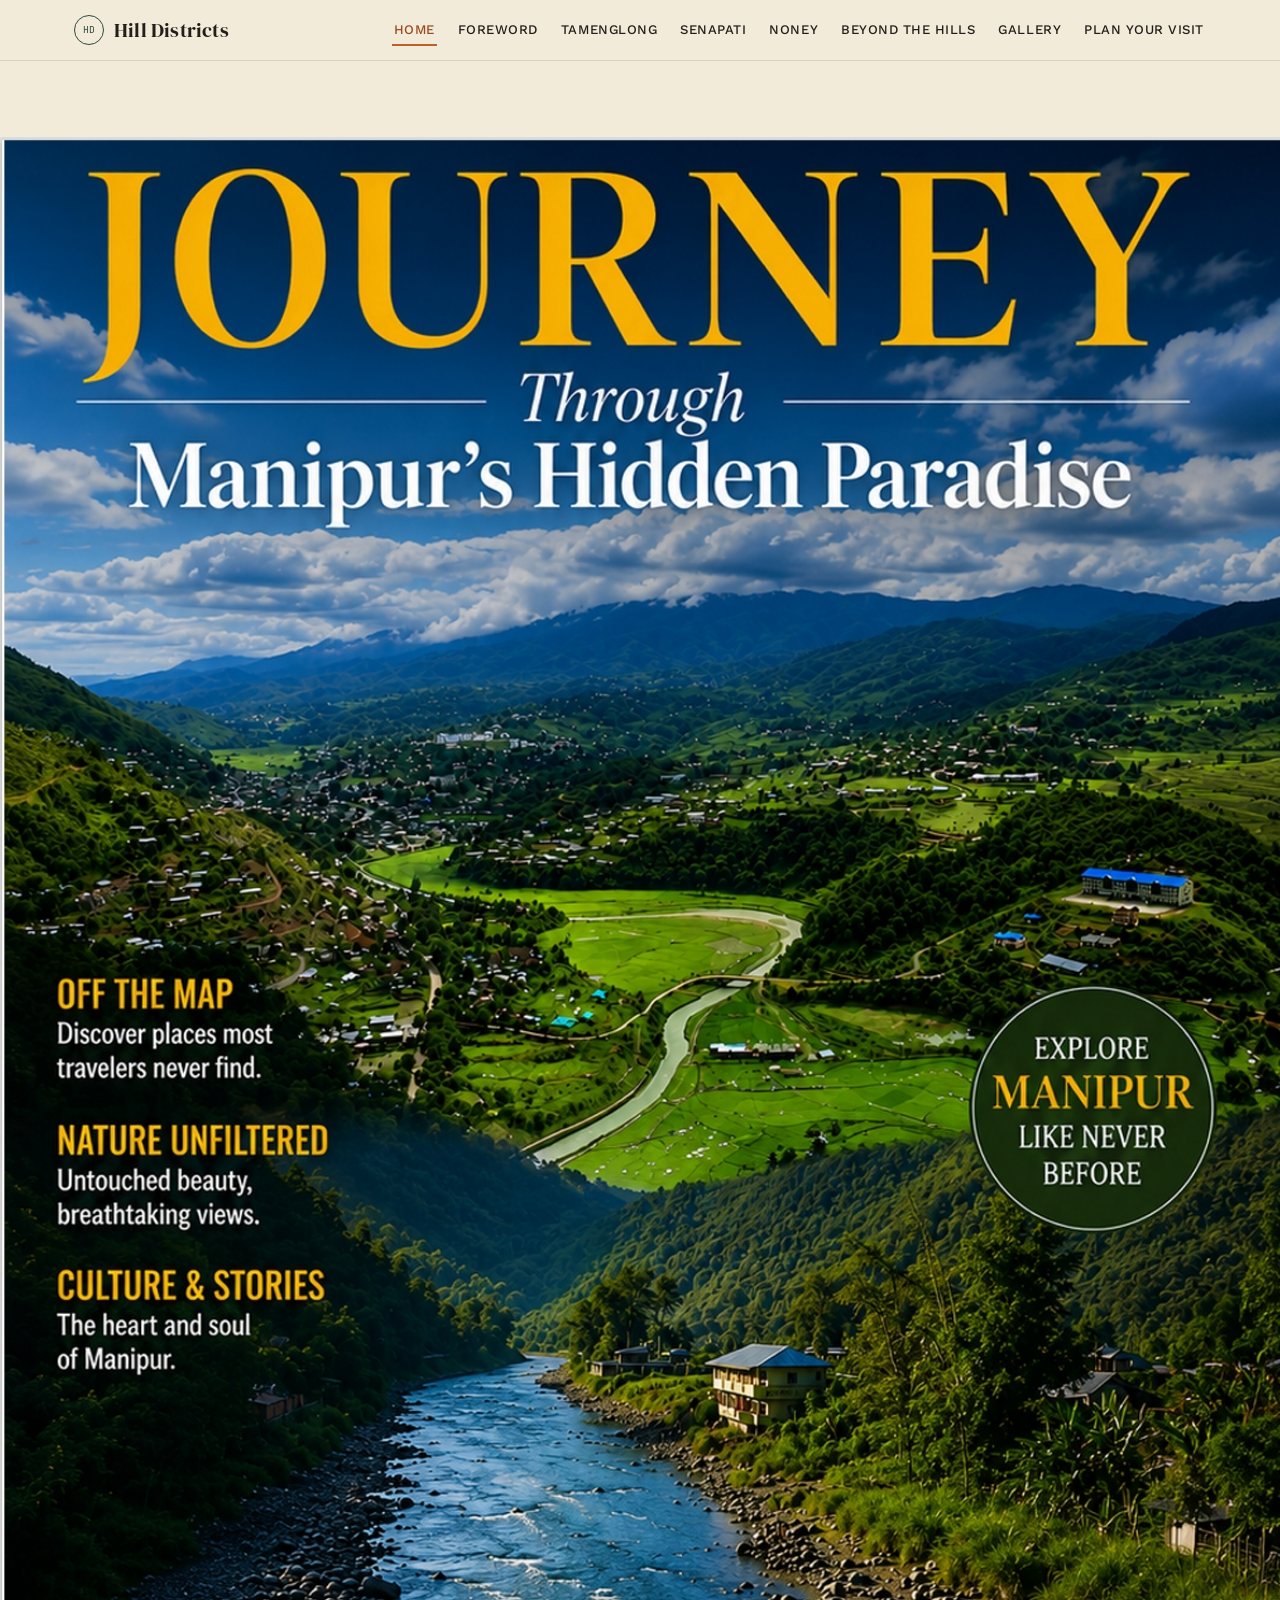
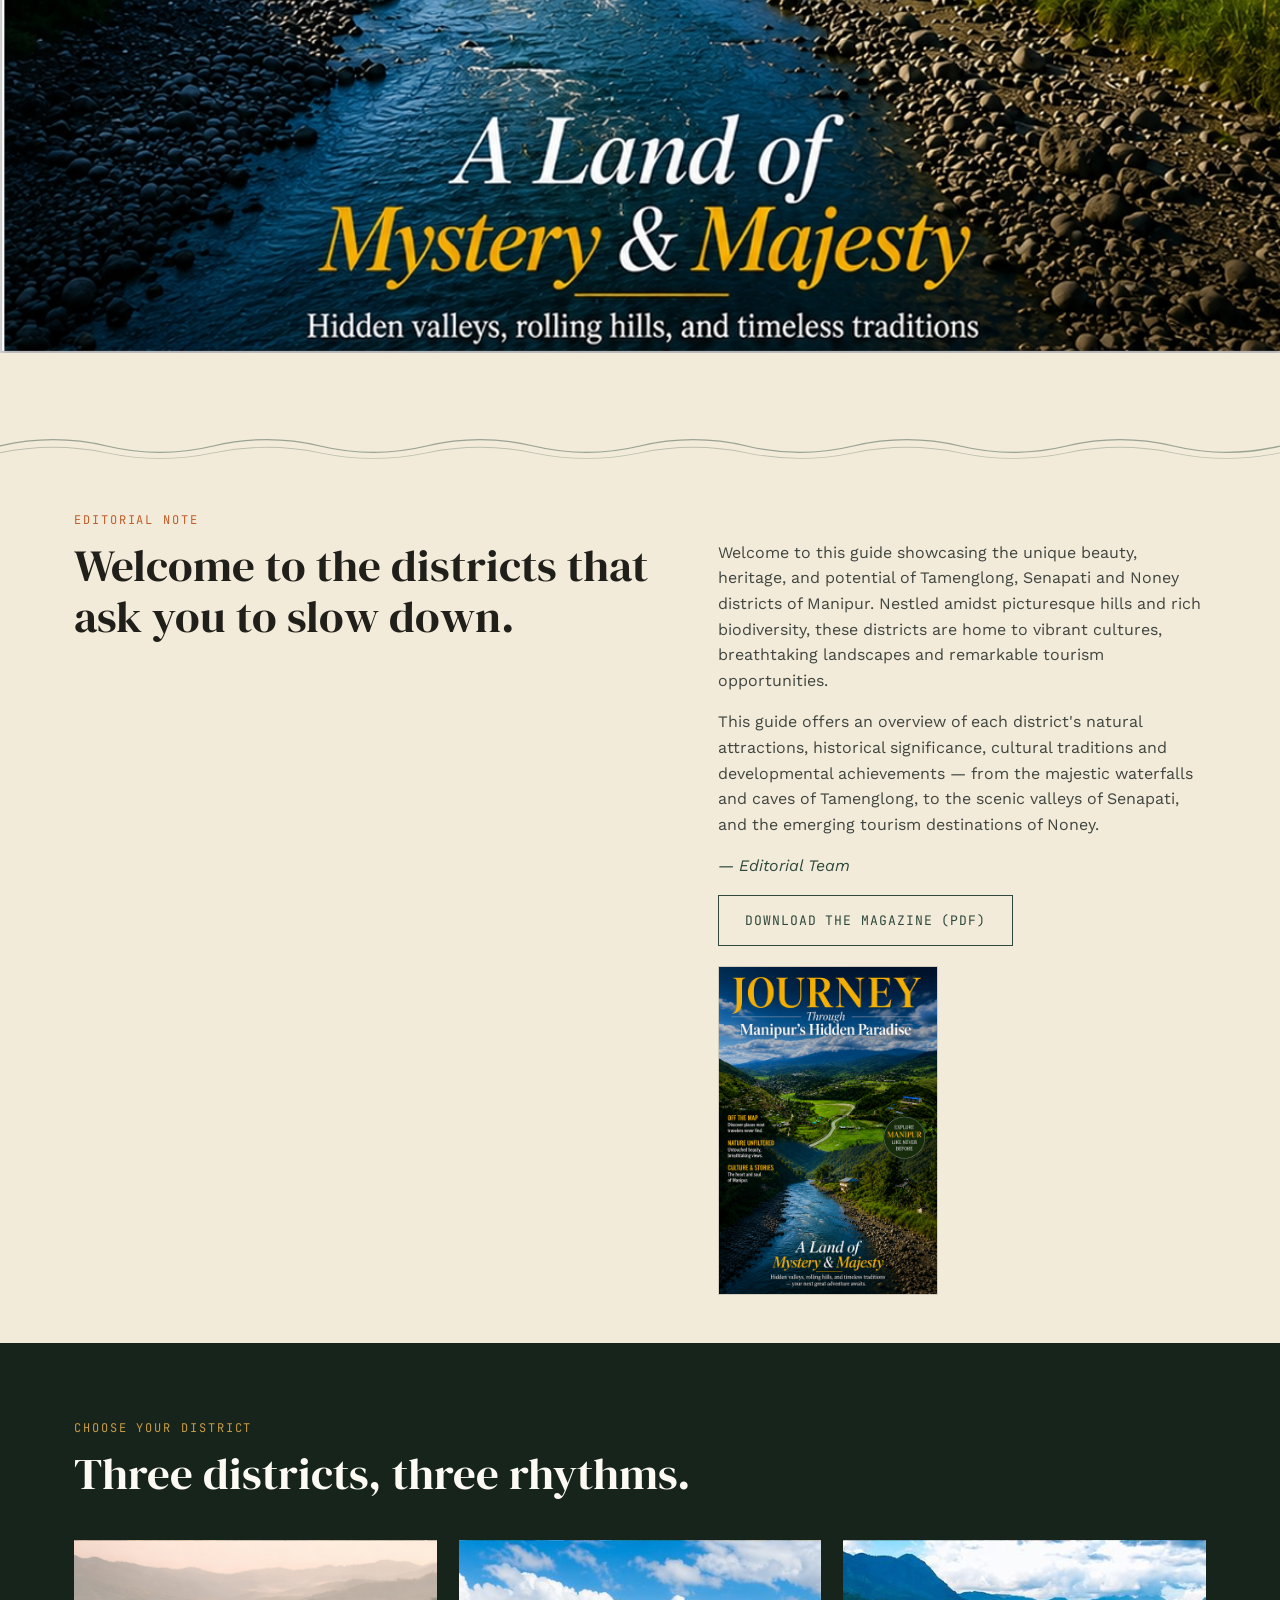
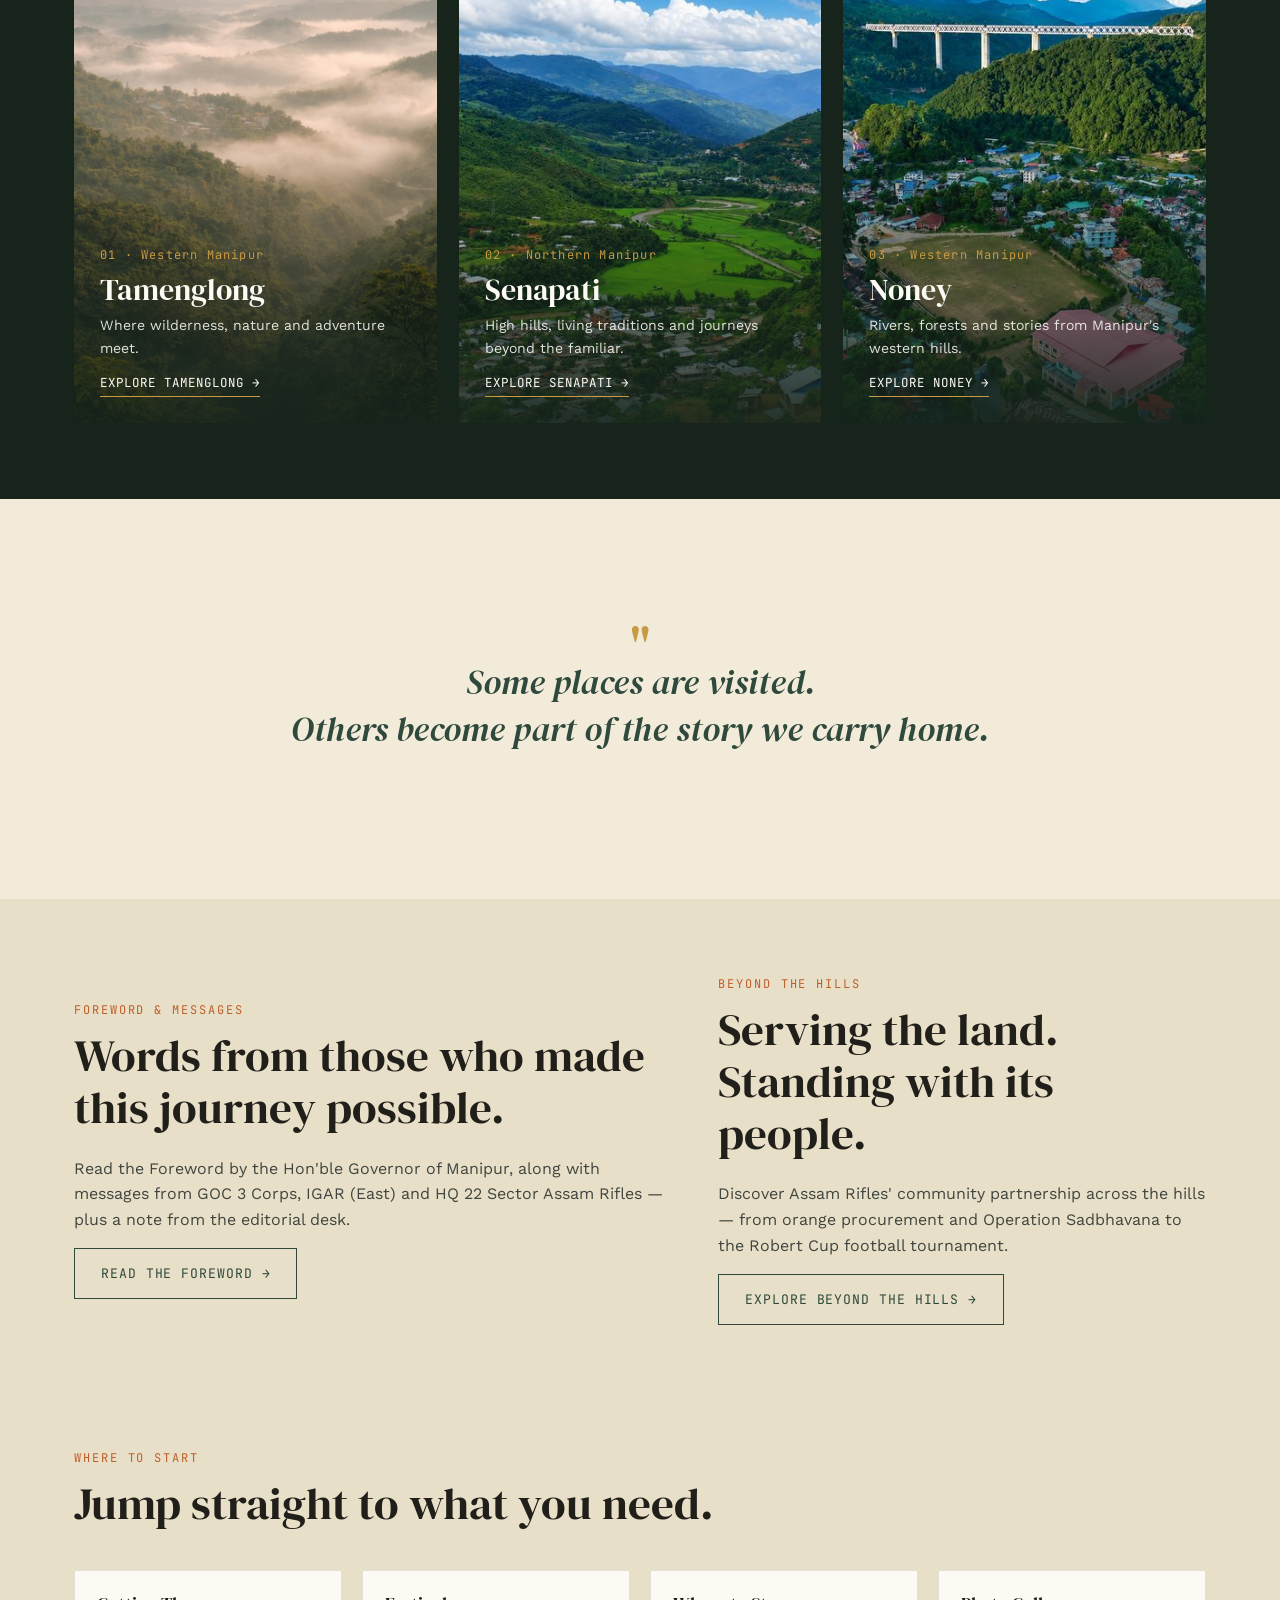
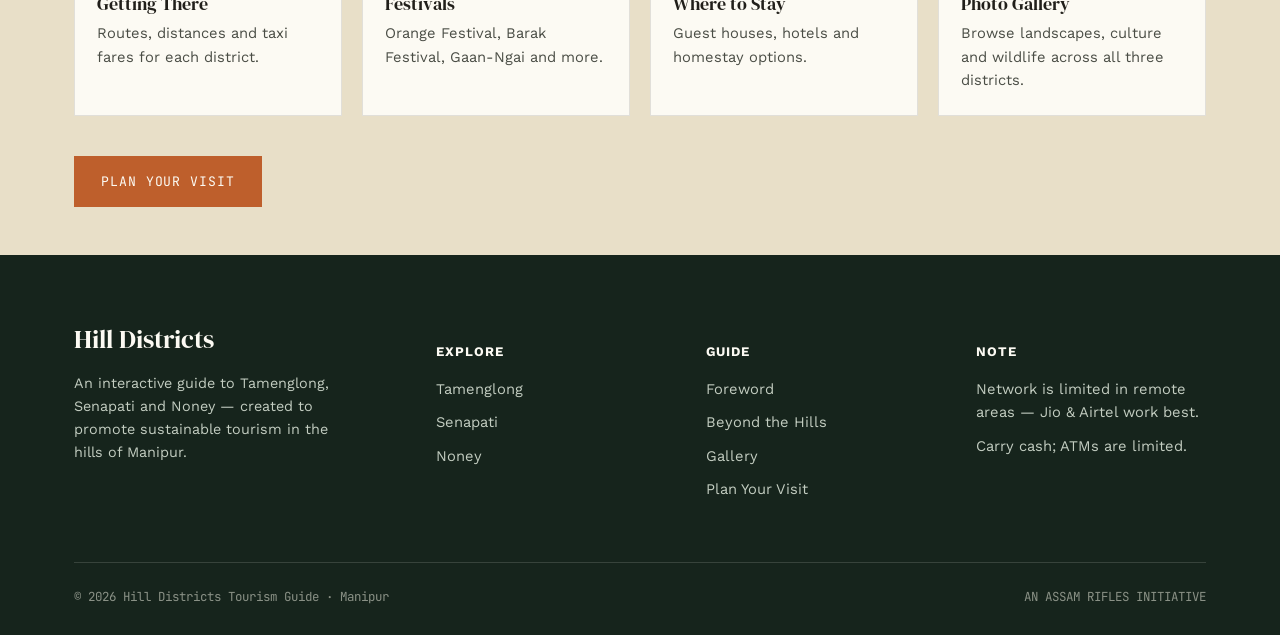
==== commit f32a022d: "changed banner" ====
--- a/index.html
+++ b/index.html
@@ -28,9 +28,7 @@
 </header>
 
 <section class="hero">
-  <div >
-    <img src="images/main_cover.jpg" style="width: 100%;">
-  </div>
+  <img src="images/cover.jpeg" style="width: 100%;">
 
   <!-- <div class="hero-content">
     <span class="hero-eyebrow" style="color: aliceblue;">JOURNEY-Through Manipur's Hidden Paradise</span>
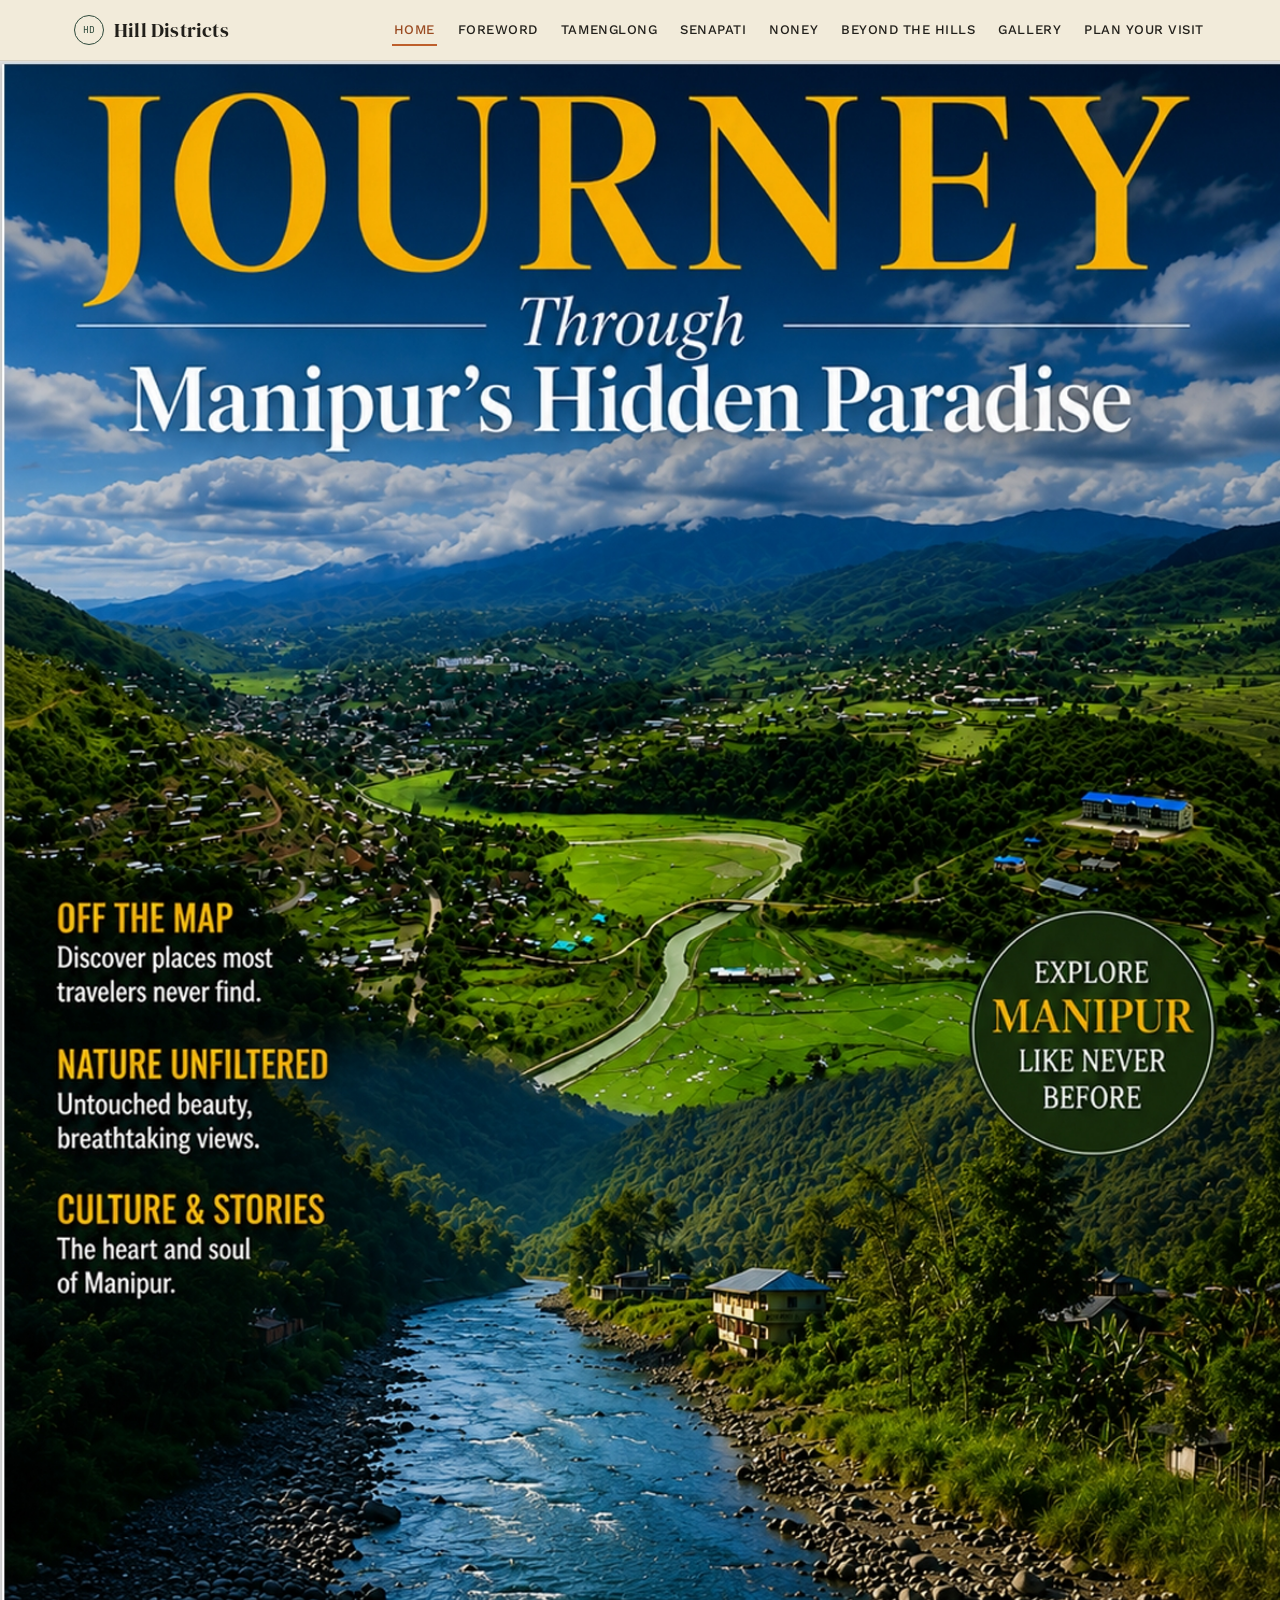
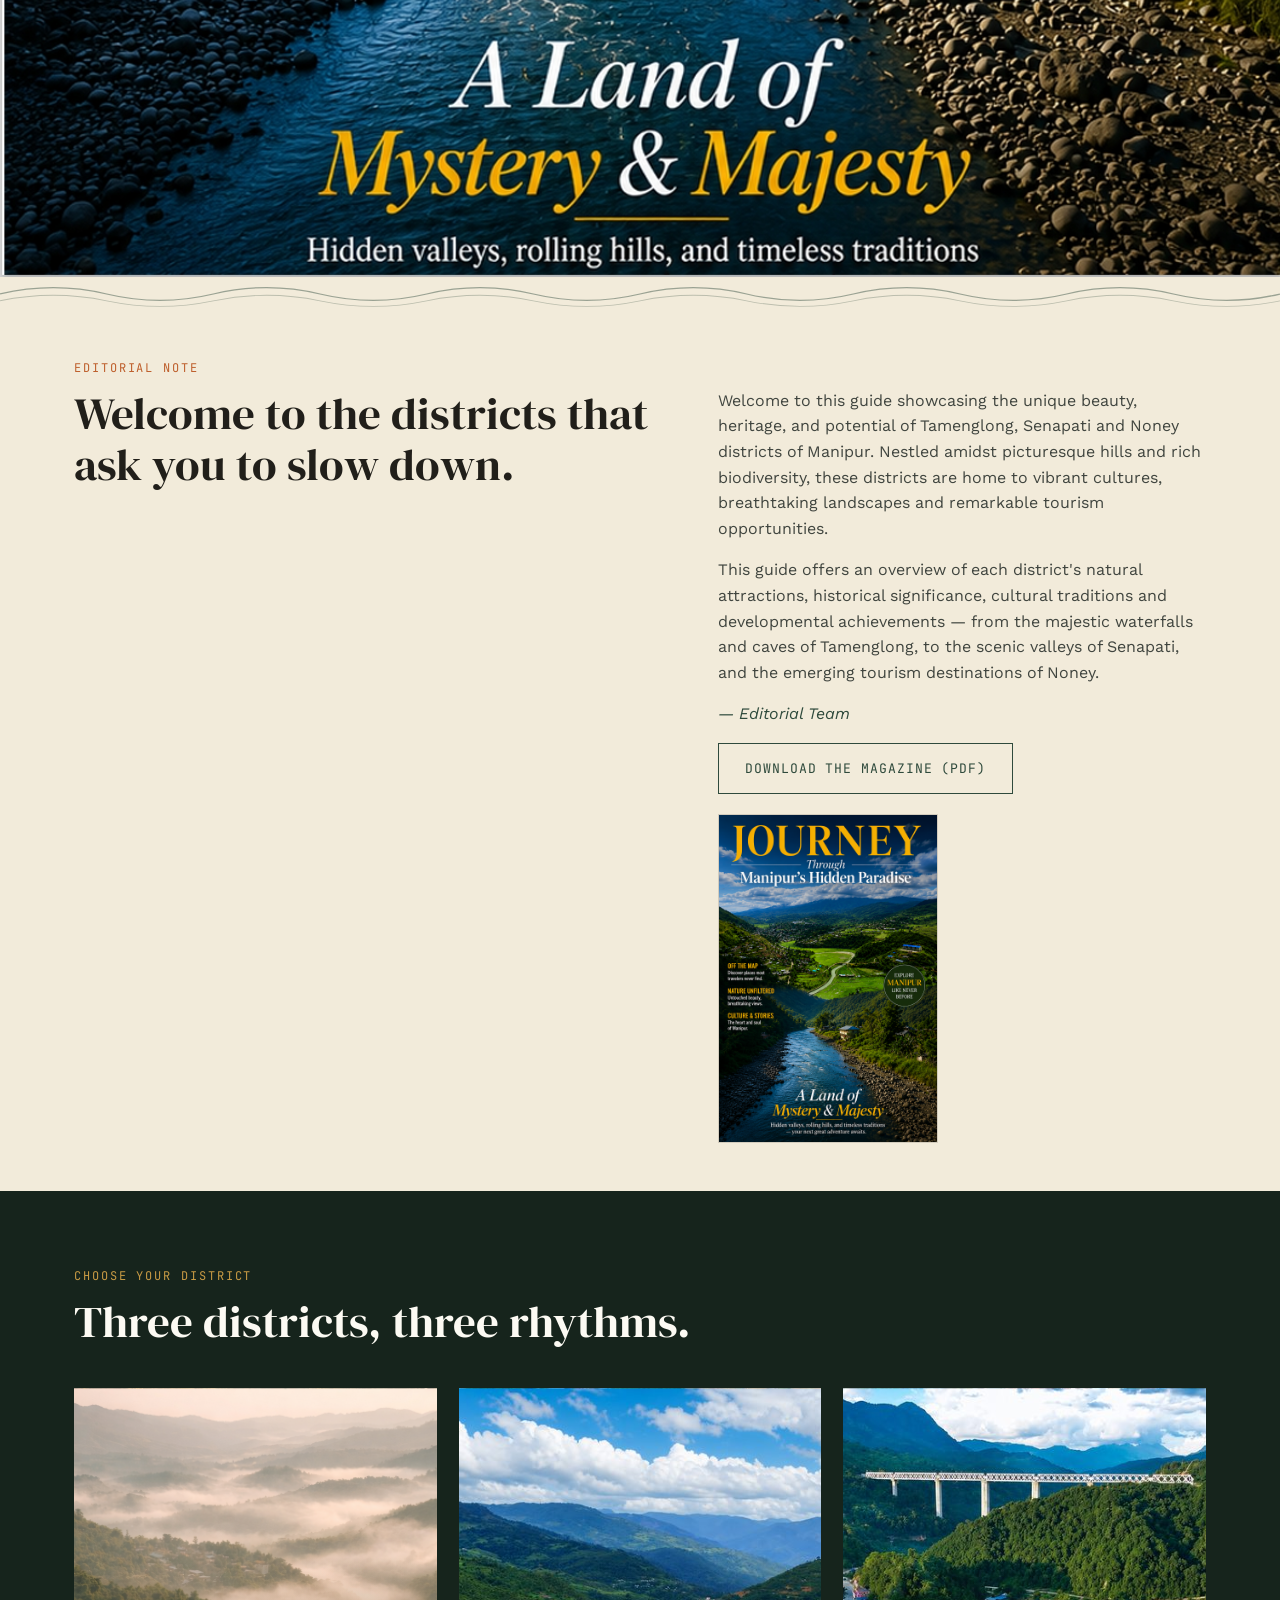
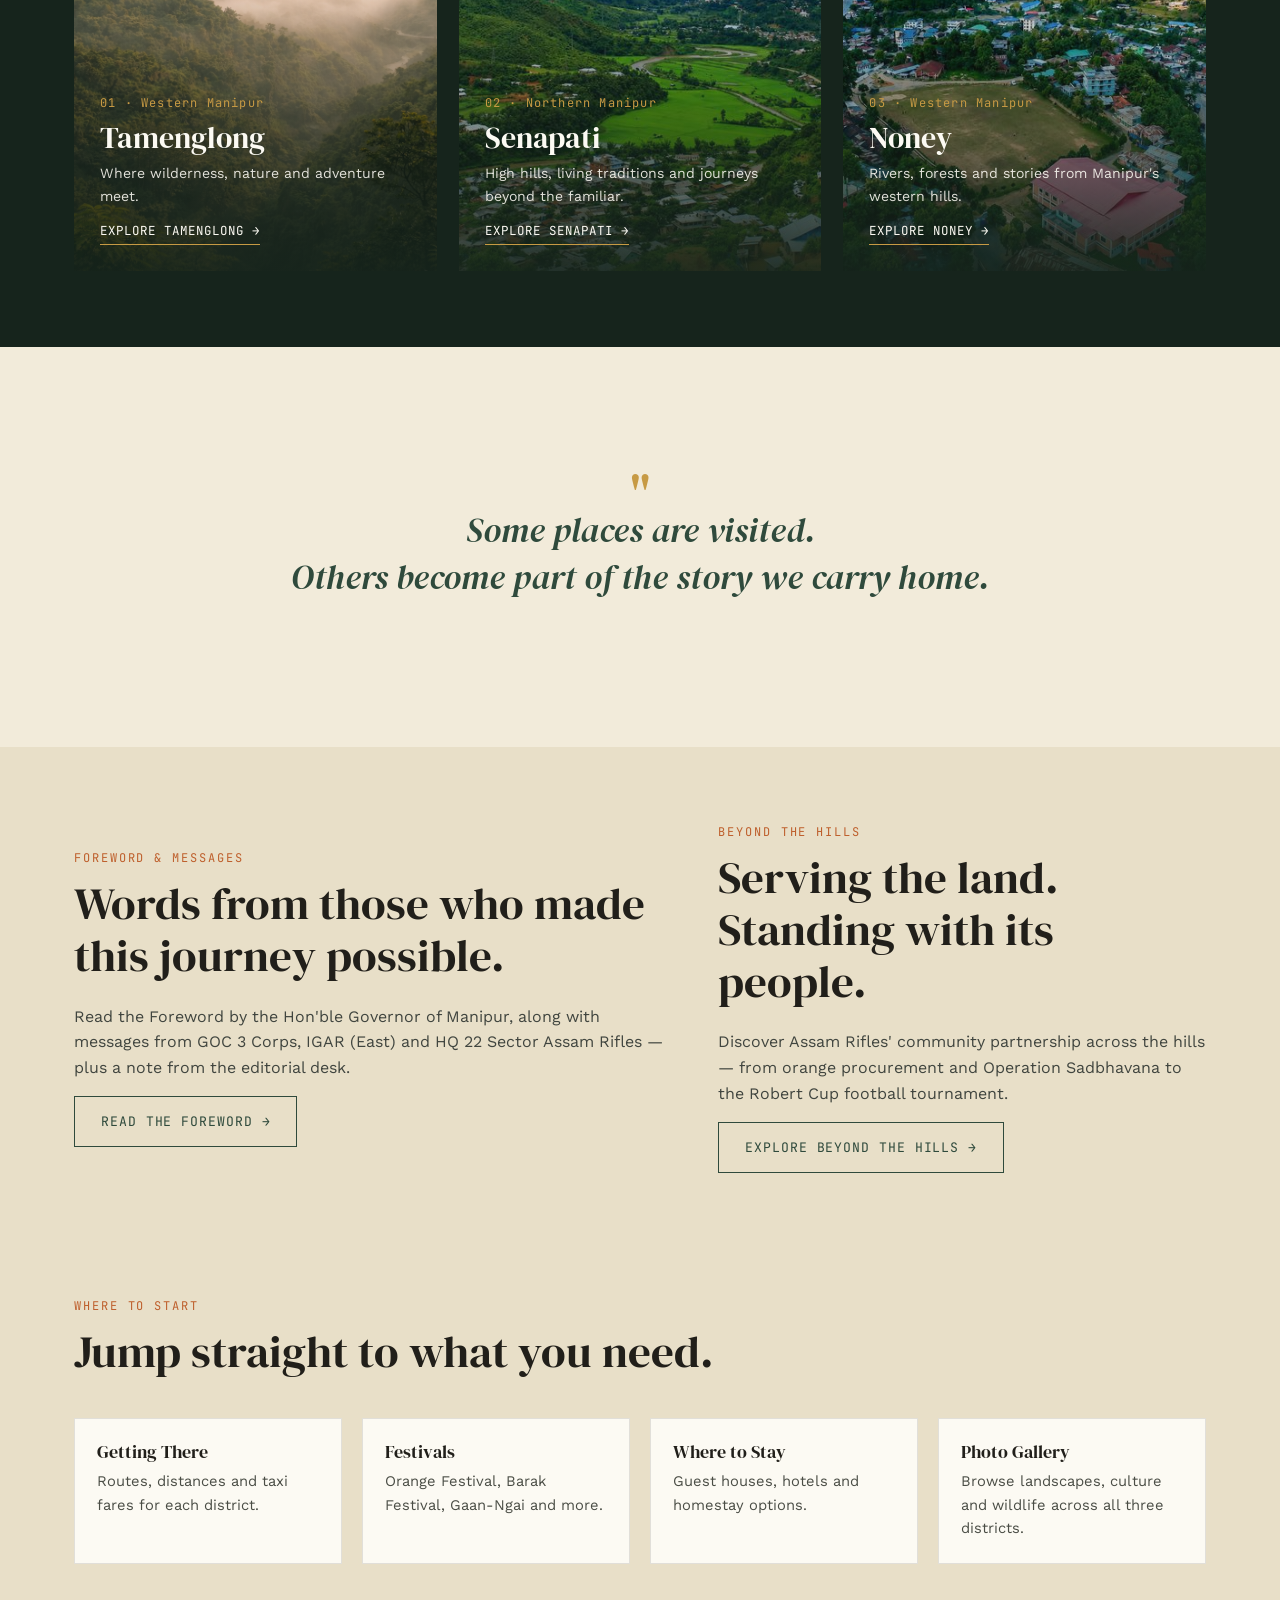
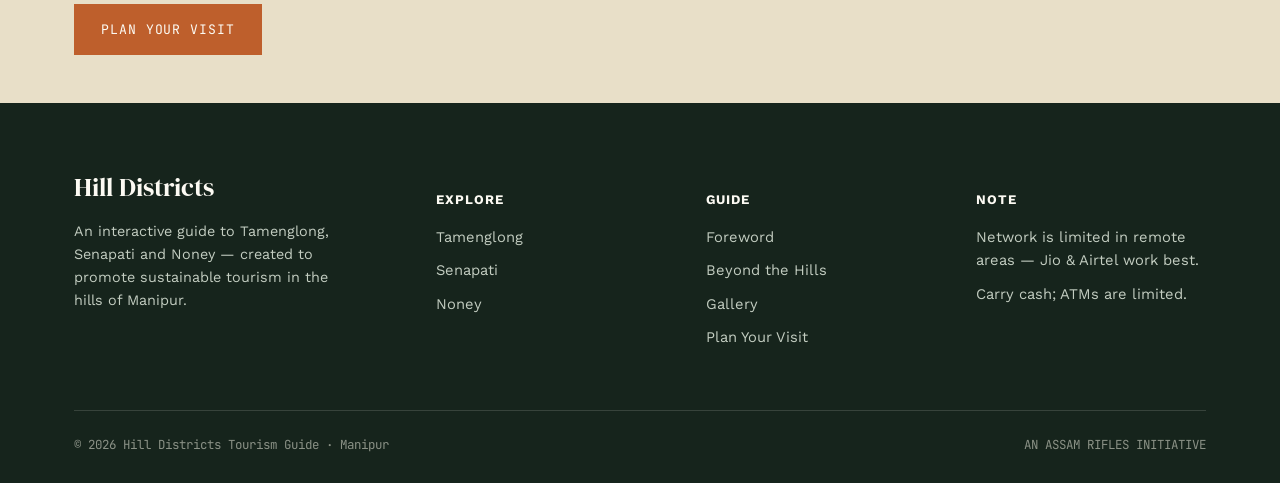
==== commit 9a1f966e: "changed index.html" ====
--- a/index.html
+++ b/index.html
@@ -26,17 +26,8 @@
     <button class="nav-toggle" aria-label="Toggle navigation" aria-expanded="false"><span></span></button>
   </div>
 </header>
+<img src="images/cover.jpeg" style="width: 100%;">
 
-<section class="hero">
-  <img src="images/cover.jpeg" style="width: 100%;">
-
-  <!-- <div class="hero-content">
-    <span class="hero-eyebrow" style="color: aliceblue;">JOURNEY-Through Manipur's Hidden Paradise</span>
-    <h2 class="h2">Tamenglong · Senapati · Noney</h2>
-
-    <p class="lede">Nestled amidst picturesque hills and rich biodiversity — three districts of vibrant cultures, breathtaking landscapes and remarkable tourism opportunities.</p>
-  </div> -->
-</section>
 
 <svg class="contour" viewBox="0 0 1200 40" preserveAspectRatio="none" aria-hidden="true">
   <path d="M0 20 Q50 5 100 20 T200 20 T300 20 T400 20 T500 20 T600 20 T700 20 T800 20 T900 20 T1000 20 T1100 20 T1200 20" fill="none" stroke="currentColor" stroke-width="1.5" opacity="0.45"/>
